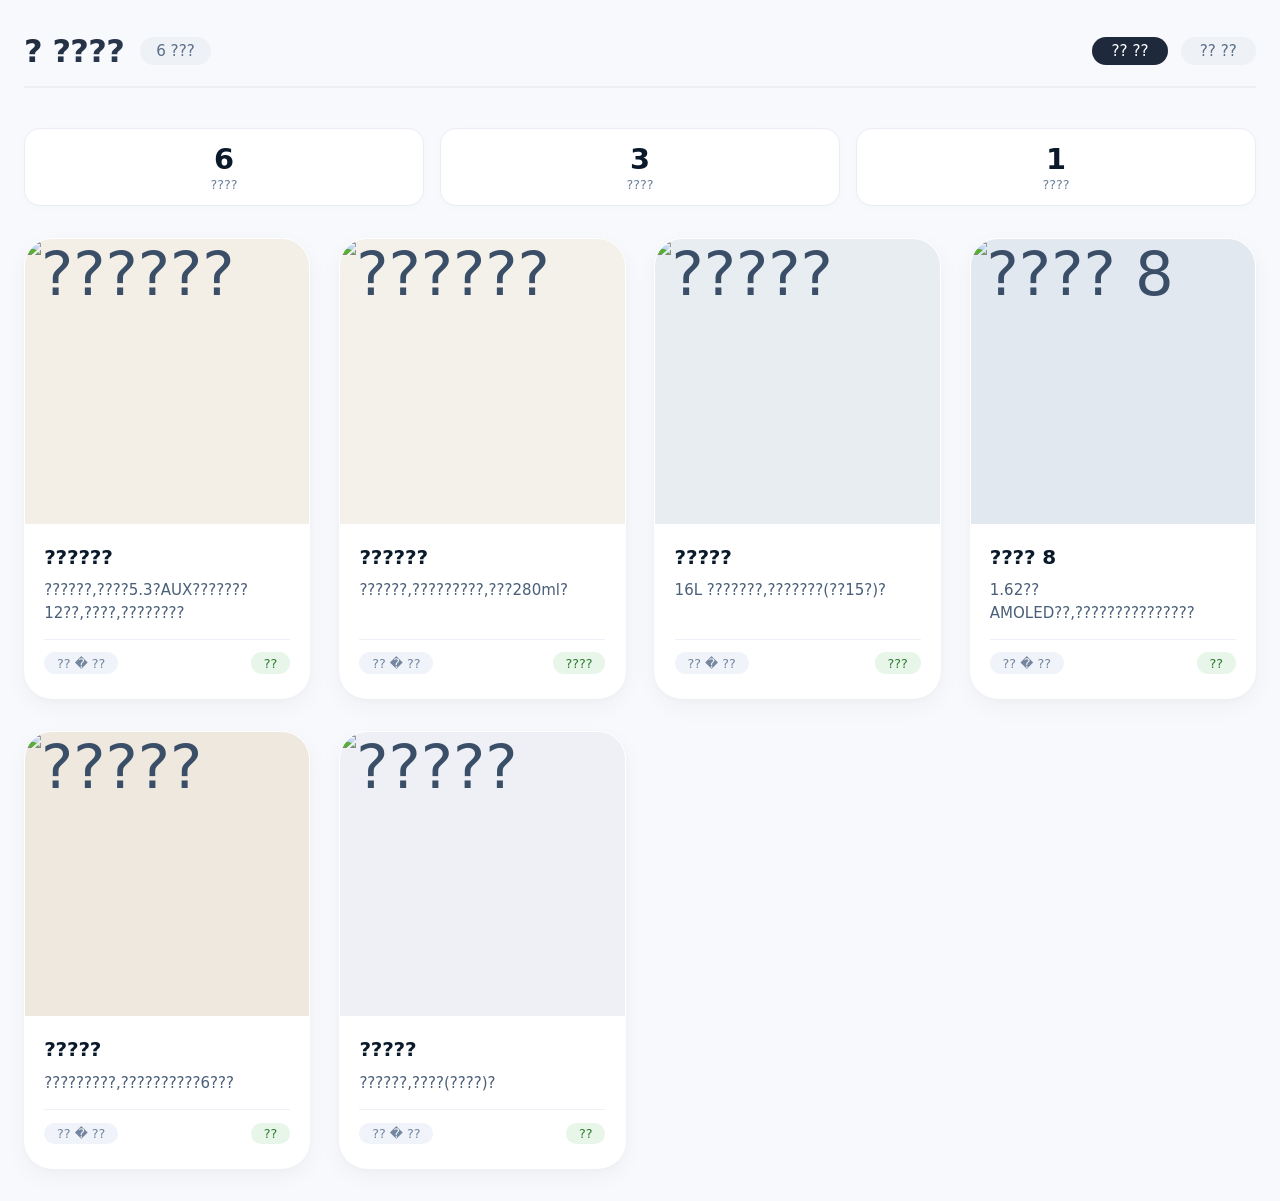
==== index.html @ ef4587fe "Add files via upload" ====
<!DOCTYPE html>
<html lang="zh-CN">
<head>
    <meta charset="UTF-8">
    <meta name="viewport" content="width=device-width, initial-scale=1.0, maximum-scale=1.5, user-scalable=yes">
    <title>????</title>
    <style>
        * {
            margin: 0;
            padding: 0;
            box-sizing: border-box;
            font-family: system-ui, -apple-system, 'Segoe UI', Roboto, 'Helvetica Neue', sans-serif;
        }

        body {
            background: #f7f9fc;
            min-height: 100vh;
            display: flex;
            justify-content: center;
            padding: 2rem 1.5rem;
        }

        .app {
            max-width: 1300px;
            width: 100%;
        }

        .header {
            margin-bottom: 2.5rem;
            display: flex;
            justify-content: space-between;
            align-items: center;
            flex-wrap: wrap;
            gap: 0.75rem 1rem;
            border-bottom: 2px solid rgba(0, 0, 0, 0.04);
            padding-bottom: 1rem;
        }

        .header-left {
            display: flex;
            align-items: center;
            gap: 1rem;
        }

        .header h1 {
            font-size: 2rem;
            font-weight: 600;
            letter-spacing: -0.02em;
            background: linear-gradient(145deg, #1e293b, #2d3b52);
            -webkit-background-clip: text;
            -webkit-text-fill-color: transparent;
            background-clip: text;
        }

        .header .sub {
            color: #5b6f87;
            font-size: 0.95rem;
            background: #eef2f6;
            padding: 0.3rem 1rem;
            border-radius: 40px;
            font-weight: 450;
        }

        .header-actions {
            display: flex;
            gap: 0.8rem;
            align-items: center;
        }

        .header-actions a {
            color: #5b6f87;
            font-size: 0.95rem;
            background: #eef2f6;
            padding: 0.3rem 1.2rem;
            border-radius: 40px;
            text-decoration: none;
            transition: background 0.2s;
            font-weight: 500;
        }

        .header-actions a:hover {
            background: #e2eaf3;
        }

        .header-actions .back-btn {
            background: #1e293b;
            color: white;
        }

        .header-actions .back-btn:hover {
            background: #2d3b52;
        }

        .stats-bar {
            display: grid;
            grid-template-columns: repeat(auto-fit, minmax(120px, 1fr));
            gap: 1rem;
            margin-bottom: 2rem;
        }

        .stat-item {
            background: white;
            padding: 0.8rem 1.2rem;
            border-radius: 16px;
            box-shadow: 0 2px 8px rgba(0,0,0,0.02);
            border: 1px solid #e9edf3;
            text-align: center;
        }

        .stat-item .number {
            font-size: 1.8rem;
            font-weight: 650;
            color: #0b1a2b;
        }

        .stat-item .label {
            font-size: 0.8rem;
            color: #6a7f99;
            margin-top: 0.1rem;
        }

        .grid {
            display: grid;
            grid-template-columns: repeat(auto-fill, minmax(260px, 1fr));
            gap: 2rem 1.8rem;
        }

        .card {
            background: #ffffff;
            border-radius: 28px;
            box-shadow: 0 8px 24px rgba(0, 0, 0, 0.04), 0 2px 6px rgba(0, 20, 40, 0.02);
            overflow: hidden;
            transition: transform 0.25s ease, box-shadow 0.35s ease;
            cursor: pointer;
            display: flex;
            flex-direction: column;
            border: 1px solid rgba(255, 255, 255, 0.5);
        }

        .card:hover {
            transform: translateY(-8px);
            box-shadow: 0 20px 40px rgba(0, 10, 30, 0.12), 0 6px 14px rgba(0, 0, 0, 0.03);
            border-color: #d0dbe8;
        }

        .card:active {
            transform: scale(0.97);
            transition-duration: 0.08s;
        }

        .card-image {
            width: 100%;
            aspect-ratio: 1 / 1;
            background: #e9edf3;
            display: flex;
            align-items: center;
            justify-content: center;
            font-size: 3.8rem;
            color: #3a4e68;
            transition: background 0.2s;
            overflow: hidden;
            user-select: none;
        }

        .card-image img {
            width: 100%;
            height: 100%;
            object-fit: cover;
        }

        .card-image .emoji-big {
            font-size: 4.2rem;
            line-height: 1;
            filter: drop-shadow(0 4px 6px rgba(0,0,0,0.05));
        }

        .card-content {
            padding: 1.25rem 1.2rem 1.5rem;
            flex: 1;
            display: flex;
            flex-direction: column;
        }

        .card-title {
            font-size: 1.25rem;
            font-weight: 600;
            color: #0b1a2b;
            letter-spacing: -0.01em;
            margin-bottom: 0.4rem;
            line-height: 1.3;
        }

        .card-desc {
            font-size: 0.94rem;
            color: #4a5f79;
            line-height: 1.5;
            margin-top: 0.2rem;
            display: -webkit-box;
            -webkit-line-clamp: 2;
            -webkit-box-orient: vertical;
            overflow: hidden;
            flex: 1;
        }

        .card-footer {
            margin-top: 0.9rem;
            display: flex;
            justify-content: space-between;
            align-items: center;
            font-size: 0.8rem;
            color: #74869e;
            border-top: 1px solid #eef2f8;
            padding-top: 0.8rem;
        }

        .card-footer span {
            background: #f0f4fa;
            padding: 0.2rem 0.8rem;
            border-radius: 40px;
            font-weight: 450;
        }

        .card-footer .status-tag {
            background: #e8f5e9;
            color: #2e7d32;
        }

        .empty-state {
            text-align: center;
            padding: 4rem 2rem;
            color: #74869e;
            grid-column: 1 / -1;
        }

        .empty-state .icon {
            font-size: 4rem;
            margin-bottom: 1rem;
        }

        .empty-state h3 {
            font-size: 1.3rem;
            color: #1a2b3e;
            margin-bottom: 0.5rem;
        }

        .empty-state p {
            font-size: 0.95rem;
        }

        .modal-overlay {
            position: fixed;
            inset: 0;
            background: rgba(10, 18, 30, 0.5);
            backdrop-filter: blur(6px);
            -webkit-backdrop-filter: blur(6px);
            display: flex;
            align-items: center;
            justify-content: center;
            z-index: 1000;
            padding: 1.5rem;
            opacity: 0;
            visibility: hidden;
            transition: opacity 0.25s ease, visibility 0.25s;
        }

        .modal-overlay.active {
            opacity: 1;
            visibility: visible;
        }

        .modal {
            background: #ffffff;
            max-width: 540px;
            width: 100%;
            border-radius: 40px;
            padding: 2rem 2rem 2.2rem;
            box-shadow: 0 40px 70px rgba(0, 10, 30, 0.4);
            transform: scale(0.94) translateY(10px);
            transition: transform 0.3s cubic-bezier(0.18, 0.89, 0.32, 1.28), opacity 0.25s;
            opacity: 0;
            max-height: 90vh;
            overflow-y: auto;
            position: relative;
        }

        .modal-overlay.active .modal {
            transform: scale(1) translateY(0);
            opacity: 1;
        }

        .modal-close {
            position: absolute;
            right: 1.2rem;
            top: 1.2rem;
            background: #f1f5f9;
            border: none;
            width: 38px;
            height: 38px;
            border-radius: 40px;
            font-size: 1.4rem;
            line-height: 1;
            cursor: pointer;
            color: #2f4057;
            transition: background 0.2s, transform 0.15s;
            display: flex;
            align-items: center;
            justify-content: center;
        }

        .modal-close:hover {
            background: #e2eaf3;
            transform: rotate(90deg);
        }

        .modal-image {
            display: flex;
            justify-content: center;
            align-items: center;
            font-size: 5.5rem;
            background: #ecf1f7;
            width: 120px;
            height: 120px;
            border-radius: 60px;
            margin: 0.2rem auto 1.2rem;
            box-shadow: 0 8px 18px rgba(0,0,0,0.03);
            overflow: hidden;
        }

        .modal-image img {
            width: 100%;
            height: 100%;
            object-fit: cover;
            border-radius: 60px;
        }

        .modal-title {
            font-size: 2rem;
            font-weight: 650;
            color: #0a1a2b;
            text-align: center;
            letter-spacing: -0.02em;
            margin-bottom: 0.5rem;
        }

        .modal-sub {
            text-align: center;
            color: #5a718b;
            font-size: 0.95rem;
            margin-bottom: 1.5rem;
            border-bottom: 1px solid #edf2f8;
            padding-bottom: 1.2rem;
        }

        .modal-detail {
            display: flex;
            flex-direction: column;
            gap: 1rem;
        }

        .detail-row {
            display: flex;
            flex-wrap: wrap;
            align-items: baseline;
            background: #f8fafd;
            padding: 0.7rem 1.2rem;
            border-radius: 20px;
        }

        .detail-label {
            font-weight: 550;
            color: #2d4057;
            min-width: 70px;
            font-size: 0.9rem;
        }

        .detail-value {
            color: #1a2b3e;
            word-break: break-word;
        }

        .modal-description {
            background: #f8fafd;
            border-radius: 20px;
            padding: 1rem 1.2rem;
            line-height: 1.6;
            color: #1f3349;
            margin-top: 0.2rem;
        }

        .modal-description strong {
            color: #0d1f31;
        }

        .modal-footer-tag {
            margin-top: 1.8rem;
            text-align: right;
            font-size: 0.8rem;
            color: #879bb3;
        }

        @media (max-width: 480px) {
            .header h1 { font-size: 1.7rem; }
            .card-content { padding: 1rem 1rem 1.2rem; }
            .modal { padding: 1.5rem; }
            .header-actions a { font-size: 0.85rem; padding: 0.2rem 0.8rem; }
        }
    </style>
</head>
<body>
<div class="app">
    <header class="header">
        <div class="header-left">
            <h1>? ????</h1>
            <span class="sub" id="itemCount">???...</span>
        </div>
        <div class="header-actions">
            <a href="admin.html" class="back-btn">?? ??</a>
            <a href="ommi.html" id="backToNav">?? ??</a>
        </div>
    </header>

    <div class="stats-bar">
        <div class="stat-item">
            <div class="number" id="totalCount">0</div>
            <div class="label">????</div>
        </div>
        <div class="stat-item">
            <div class="number" id="statusCount">0</div>
            <div class="label">????</div>
        </div>
        <div class="stat-item">
            <div class="number" id="categoryCount">0</div>
            <div class="label">????</div>
        </div>
    </div>

    <div class="grid" id="itemGrid"></div>
</div>

<div class="modal-overlay" id="modalOverlay">
    <div class="modal" role="dialog" aria-modal="true">
        <button class="modal-close" id="modalCloseBtn" aria-label="????">?</button>
        <div class="modal-image" id="modalImage">??</div>
        <h2 class="modal-title" id="modalTitle">????</h2>
        <div class="modal-sub" id="modalSub">?? � ??</div>
        <div class="modal-detail">
            <div class="detail-row">
                <span class="detail-label">?? ??</span>
                <span class="detail-value" id="modalStatus">??</span>
            </div>
            <div class="detail-row">
                <span class="detail-label">??? ??</span>
                <span class="detail-value" id="modalTags">??</span>
            </div>
            <div class="modal-description" id="modalDescription">
                <strong>?? ????</strong><br>
                ???????????
            </div>
        </div>
        <div class="modal-footer-tag">?? ????? ? ??</div>
    </div>
</div>

<script>
    (function() {
        const STORAGE_KEY = 'itemDisplayData';

        const defaultItems = [
            { id: 1, name: '??????', image: 'data:image/svg+xml,%3Csvg xmlns="http://www.w3.org/2000/svg" width="200" height="200" viewBox="0 0 200 200"%3E%3Crect width="200" height="200" fill="%23f3efe6"/%3E%3Ctext x="50%25" y="55%25" font-size="80" text-anchor="middle" dy=".3em"%3E??%3C/text%3E%3C/svg%3E', category: '?? � ??', status: '??', tags: '??, ??', description: '??????,????5.3?AUX???????12??,????,????????', bgColor: '#f3efe6' },
            { id: 2, name: '??????', image: 'data:image/svg+xml,%3Csvg xmlns="http://www.w3.org/2000/svg" width="200" height="200" viewBox="0 0 200 200"%3E%3Crect width="200" height="200" fill="%23f4f0ea"/%3E%3Ctext x="50%25" y="55%25" font-size="80" text-anchor="middle" dy=".3em"%3E??%3C/text%3E%3C/svg%3E', category: '?? � ??', status: '????', tags: '???, ??', description: '??????,?????????,???280ml?', bgColor: '#f4f0ea' },
            { id: 3, name: '?????', image: 'data:image/svg+xml,%3Csvg xmlns="http://www.w3.org/2000/svg" width="200" height="200" viewBox="0 0 200 200"%3E%3Crect width="200" height="200" fill="%23e8edf2"/%3E%3Ctext x="50%25" y="55%25" font-size="80" text-anchor="middle" dy=".3em"%3E??%3C/text%3E%3C/svg%3E', category: '?? � ??', status: '???', tags: '??, ???', description: '16L ???????,???????(??15?)?', bgColor: '#e8edf2' },
            { id: 4, name: '???? 8', image: 'data:image/svg+xml,%3Csvg xmlns="http://www.w3.org/2000/svg" width="200" height="200" viewBox="0 0 200 200"%3E%3Crect width="200" height="200" fill="%23e2e8f0"/%3E%3Ctext x="50%25" y="55%25" font-size="80" text-anchor="middle" dy=".3em"%3E?%3C/text%3E%3C/svg%3E', category: '?? � ??', status: '??', tags: '??, ??', description: '1.62??AMOLED??,???????????????', bgColor: '#e2e8f0' },
            { id: 5, name: '?????', image: 'data:image/svg+xml,%3Csvg xmlns="http://www.w3.org/2000/svg" width="200" height="200" viewBox="0 0 200 200"%3E%3Crect width="200" height="200" fill="%23efe8df"/%3E%3Ctext x="50%25" y="55%25" font-size="80" text-anchor="middle" dy=".3em"%3E??%3C/text%3E%3C/svg%3E', category: '?? � ??', status: '??', tags: '????, ??', description: '?????????,??????????6???', bgColor: '#efe8df' },
            { id: 6, name: '?????', image: 'data:image/svg+xml,%3Csvg xmlns="http://www.w3.org/2000/svg" width="200" height="200" viewBox="0 0 200 200"%3E%3Crect width="200" height="200" fill="%23eef0f5"/%3E%3Ctext x="50%25" y="55%25" font-size="80" text-anchor="middle" dy=".3em"%3E??%3C/text%3E%3C/svg%3E', category: '?? � ??', status: '??', tags: '???, ??', description: '??????,????(????)?', bgColor: '#eef0f5' }
        ];

        function loadItems() {
            const stored = localStorage.getItem(STORAGE_KEY);
            if (stored) {
                try {
                    const parsed = JSON.parse(stored);
                    if (Array.isArray(parsed) && parsed.length) {
                        return parsed;
                    }
                } catch (e) {
                    console.error('??????:', e);
                }
            }
            localStorage.setItem(STORAGE_KEY, JSON.stringify(defaultItems));
            return defaultItems;
        }

        let items = loadItems();

        const grid = document.getElementById('itemGrid');
        const overlay = document.getElementById('modalOverlay');
        const closeBtn = document.getElementById('modalCloseBtn');
        const totalCount = document.getElementById('totalCount');
        const statusCount = document.getElementById('statusCount');
        const categoryCount = document.getElementById('categoryCount');
        const itemCount = document.getElementById('itemCount');

        const modalImage = document.getElementById('modalImage');
        const modalTitle = document.getElementById('modalTitle');
        const modalSub = document.getElementById('modalSub');
        const modalStatus = document.getElementById('modalStatus');
        const modalTags = document.getElementById('modalTags');
        const modalDescription = document.getElementById('modalDescription');

        function renderCards() {
            if (!items || items.length === 0) {
                grid.innerHTML = `
                    <div class="empty-state">
                        <div class="icon">??</div>
                        <h3>?????</h3>
                        <p>???????????????????!</p>
                    </div>
                `;
                updateStats();
                return;
            }

            grid.innerHTML = '';
            items.forEach(item => {
                const card = document.createElement('div');
                card.className = 'card';
                card.dataset.id = item.id;

                const imageDiv = document.createElement('div');
                imageDiv.className = 'card-image';
                imageDiv.style.backgroundColor = item.bgColor || '#eef2f6';
                
                if (item.image && item.image.startsWith('data:image')) {
                    imageDiv.innerHTML = `<img src="${item.image}" alt="${item.name}" loading="lazy">`;
                } else {
                    imageDiv.innerHTML = `<span class="emoji-big">${item.emoji || '??'}</span>`;
                }

                const content = document.createElement('div');
                content.className = 'card-content';

                const title = document.createElement('div');
                title.className = 'card-title';
                title.textContent = item.name;

                const desc = document.createElement('div');
                desc.className = 'card-desc';
                desc.textContent = item.description && item.description.length > 45 
                    ? item.description.slice(0, 48) + '�' 
                    : (item.description || '????');

                const footer = document.createElement('div');
                footer.className = 'card-footer';
                footer.innerHTML = `
                    <span>${item.category || '???'}</span>
                    <span class="status-tag">${item.status || '??'}</span>
                `;

                content.appendChild(title);
                content.appendChild(desc);
                content.appendChild(footer);
                card.appendChild(imageDiv);
                card.appendChild(content);

                card.addEventListener('click', () => {
                    openModal(item.id);
                });

                grid.appendChild(card);
            });

            updateStats();
        }

        function updateStats() {
            const total = items.length;
            totalCount.textContent = total;
            itemCount.textContent = `${total} ???`;

            if (total === 0) {
                statusCount.textContent = '0';
                categoryCount.textContent = '0';
                return;
            }

            const statuses = new Set(items.map(i => i.status).filter(Boolean));
            statusCount.textContent = statuses.size;

            const categories = new Set(items.map(i => i.category).filter(Boolean));
            categoryCount.textContent = categories.size;
        }

        function openModal(itemId) {
            const item = items.find(i => i.id === itemId);
            if (!item) return;

            if (item.image && item.image.startsWith('data:image')) {
                modalImage.innerHTML = `<img src="${item.image}" alt="${item.name}">`;
            } else {
                modalImage.textContent = item.emoji || '??';
            }
            modalImage.style.backgroundColor = item.bgColor || '#ecf1f7';
            
            modalTitle.textContent = item.name;
            modalSub.textContent = `${item.category || '???'}  �  ?? #${String(item.id).padStart(3, '0')}`;
            modalStatus.textContent = item.status || '??';
            modalTags.textContent = item.tags || '?';
            modalDescription.innerHTML = `<strong>?? ????</strong><br>${item.description || '??????'}`;

            overlay.classList.add('active');
            document.body.style.overflow = 'hidden';
        }

        function closeModal() {
            overlay.classList.remove('active');
            document.body.style.overflow = '';
        }

        closeBtn.addEventListener('click', closeModal);

        overlay.addEventListener('click', (e) => {
            if (e.target === overlay) {
                closeModal();
            }
        });

        document.addEventListener('keydown', (e) => {
            if (e.key === 'Escape' && overlay.classList.contains('active')) {
                closeModal();
            }
        });

        window.addEventListener('storage', (e) => {
            if (e.key === STORAGE_KEY) {
                console.log('?? ???????,????...');
                items = loadItems();
                renderCards();
            }
        });

        document.getElementById('backToNav').addEventListener('click', (e) => {
            e.preventDefault();
            if (document.referrer && document.referrer.includes('ommi.html')) {
                history.back();
            } else {
                window.location.href = 'ommi.html';
            }
        });

        renderCards();
        console.log('? ?????????');
        console.log(`?? ???? ${items.length} ???`);
    })();
</script>
</body>
</html>
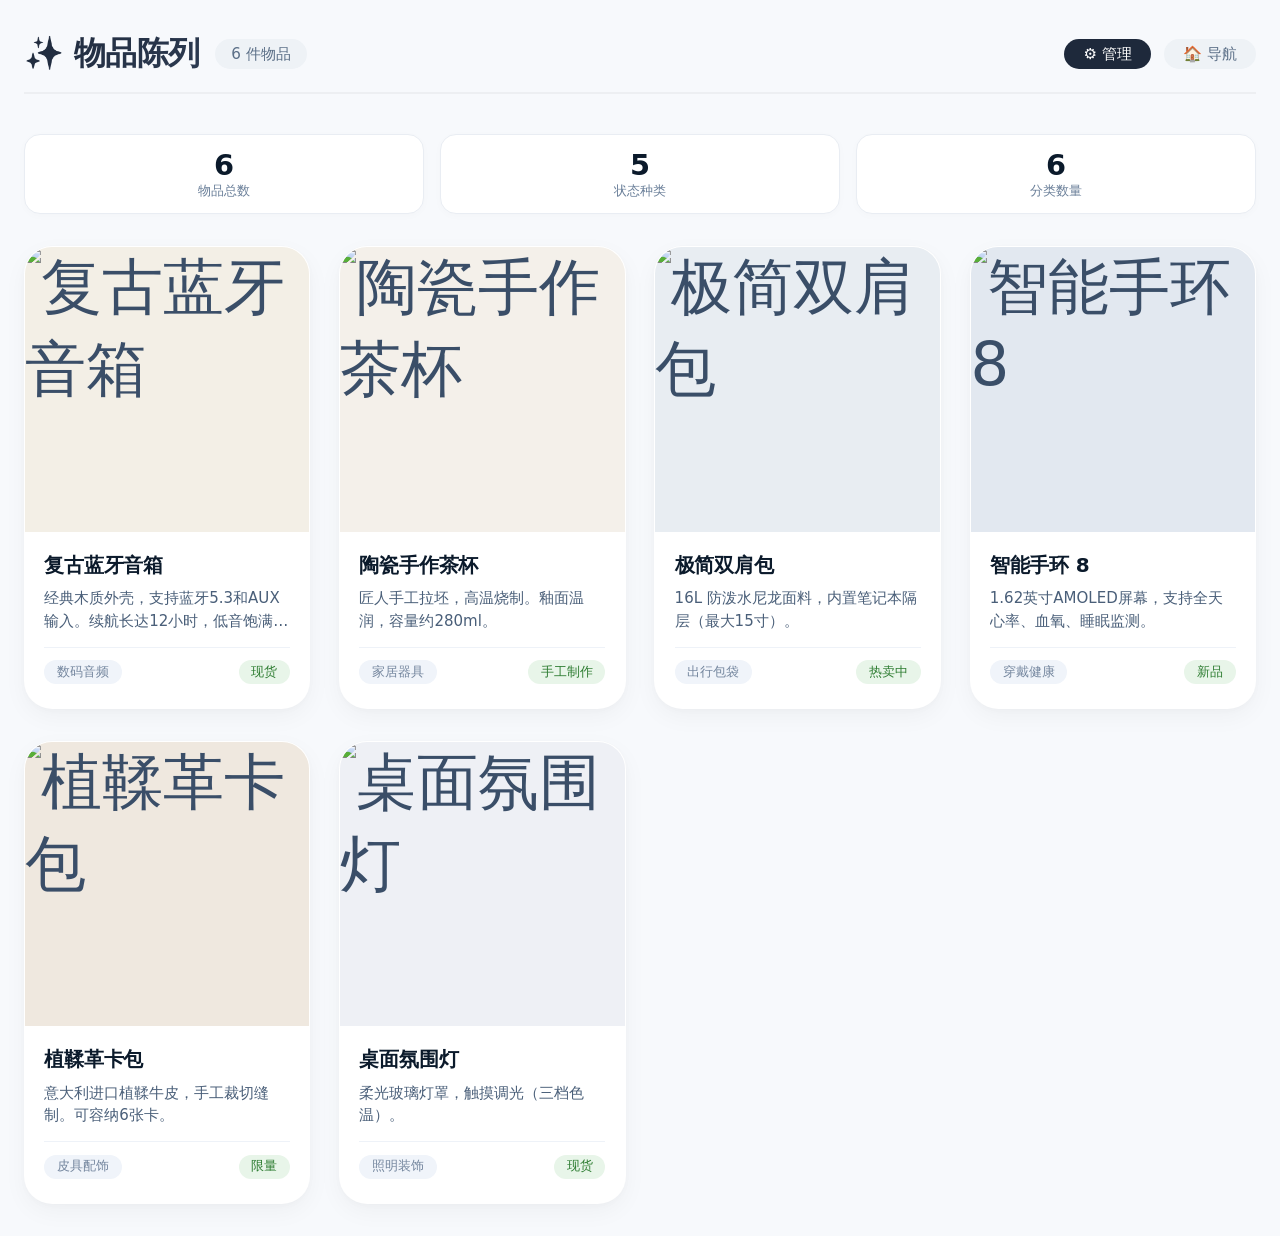
==== commit 5f27d7c3: "Update Chinese text and emojis in index.html" ====
--- a/index.html
+++ b/index.html
@@ -3,7 +3,7 @@
 <head>
     <meta charset="UTF-8">
     <meta name="viewport" content="width=device-width, initial-scale=1.0, maximum-scale=1.5, user-scalable=yes">
-    <title>????</title>
+    <title>物品展示</title>
     <style>
         * {
             margin: 0;
@@ -410,27 +410,27 @@
 <div class="app">
     <header class="header">
         <div class="header-left">
-            <h1>? ????</h1>
-            <span class="sub" id="itemCount">???...</span>
+            <h1>✨ 物品陈列</h1>
+            <span class="sub" id="itemCount">加载中...</span>
         </div>
         <div class="header-actions">
-            <a href="admin.html" class="back-btn">?? ??</a>
-            <a href="ommi.html" id="backToNav">?? ??</a>
+            <a href="admin.html" class="back-btn">⚙️ 管理</a>
+            <a href="ommi.html" id="backToNav">🏠 导航</a>
         </div>
     </header>
 
     <div class="stats-bar">
         <div class="stat-item">
             <div class="number" id="totalCount">0</div>
-            <div class="label">????</div>
+            <div class="label">物品总数</div>
         </div>
         <div class="stat-item">
             <div class="number" id="statusCount">0</div>
-            <div class="label">????</div>
+            <div class="label">状态种类</div>
         </div>
         <div class="stat-item">
             <div class="number" id="categoryCount">0</div>
-            <div class="label">????</div>
+            <div class="label">分类数量</div>
         </div>
     </div>
 
@@ -439,25 +439,25 @@
 
 <div class="modal-overlay" id="modalOverlay">
     <div class="modal" role="dialog" aria-modal="true">
-        <button class="modal-close" id="modalCloseBtn" aria-label="????">?</button>
-        <div class="modal-image" id="modalImage">??</div>
-        <h2 class="modal-title" id="modalTitle">????</h2>
-        <div class="modal-sub" id="modalSub">?? � ??</div>
+        <button class="modal-close" id="modalCloseBtn" aria-label="关闭详情">✕</button>
+        <div class="modal-image" id="modalImage">📦</div>
+        <h2 class="modal-title" id="modalTitle">物品名称</h2>
+        <div class="modal-sub" id="modalSub">分类 · 编号</div>
         <div class="modal-detail">
             <div class="detail-row">
-                <span class="detail-label">?? ??</span>
-                <span class="detail-value" id="modalStatus">??</span>
+                <span class="detail-label">📌 状态</span>
+                <span class="detail-value" id="modalStatus">可用</span>
             </div>
             <div class="detail-row">
-                <span class="detail-label">??? ??</span>
-                <span class="detail-value" id="modalTags">??</span>
+                <span class="detail-label">🏷️ 标签</span>
+                <span class="detail-value" id="modalTags">日常</span>
             </div>
             <div class="modal-description" id="modalDescription">
-                <strong>?? ????</strong><br>
-                ???????????
+                <strong>📝 详细介绍</strong><br>
+                这里是物品的详细描述。
             </div>
         </div>
-        <div class="modal-footer-tag">?? ????? ? ??</div>
+        <div class="modal-footer-tag">🪄 点击外部或 ✕ 关闭</div>
     </div>
 </div>
 
@@ -466,12 +466,12 @@
         const STORAGE_KEY = 'itemDisplayData';
 
         const defaultItems = [
-            { id: 1, name: '??????', image: 'data:image/svg+xml,%3Csvg xmlns="http://www.w3.org/2000/svg" width="200" height="200" viewBox="0 0 200 200"%3E%3Crect width="200" height="200" fill="%23f3efe6"/%3E%3Ctext x="50%25" y="55%25" font-size="80" text-anchor="middle" dy=".3em"%3E??%3C/text%3E%3C/svg%3E', category: '?? � ??', status: '??', tags: '??, ??', description: '??????,????5.3?AUX???????12??,????,????????', bgColor: '#f3efe6' },
-            { id: 2, name: '??????', image: 'data:image/svg+xml,%3Csvg xmlns="http://www.w3.org/2000/svg" width="200" height="200" viewBox="0 0 200 200"%3E%3Crect width="200" height="200" fill="%23f4f0ea"/%3E%3Ctext x="50%25" y="55%25" font-size="80" text-anchor="middle" dy=".3em"%3E??%3C/text%3E%3C/svg%3E', category: '?? � ??', status: '????', tags: '???, ??', description: '??????,?????????,???280ml?', bgColor: '#f4f0ea' },
-            { id: 3, name: '?????', image: 'data:image/svg+xml,%3Csvg xmlns="http://www.w3.org/2000/svg" width="200" height="200" viewBox="0 0 200 200"%3E%3Crect width="200" height="200" fill="%23e8edf2"/%3E%3Ctext x="50%25" y="55%25" font-size="80" text-anchor="middle" dy=".3em"%3E??%3C/text%3E%3C/svg%3E', category: '?? � ??', status: '???', tags: '??, ???', description: '16L ???????,???????(??15?)?', bgColor: '#e8edf2' },
-            { id: 4, name: '???? 8', image: 'data:image/svg+xml,%3Csvg xmlns="http://www.w3.org/2000/svg" width="200" height="200" viewBox="0 0 200 200"%3E%3Crect width="200" height="200" fill="%23e2e8f0"/%3E%3Ctext x="50%25" y="55%25" font-size="80" text-anchor="middle" dy=".3em"%3E?%3C/text%3E%3C/svg%3E', category: '?? � ??', status: '??', tags: '??, ??', description: '1.62??AMOLED??,???????????????', bgColor: '#e2e8f0' },
-            { id: 5, name: '?????', image: 'data:image/svg+xml,%3Csvg xmlns="http://www.w3.org/2000/svg" width="200" height="200" viewBox="0 0 200 200"%3E%3Crect width="200" height="200" fill="%23efe8df"/%3E%3Ctext x="50%25" y="55%25" font-size="80" text-anchor="middle" dy=".3em"%3E??%3C/text%3E%3C/svg%3E', category: '?? � ??', status: '??', tags: '????, ??', description: '?????????,??????????6???', bgColor: '#efe8df' },
-            { id: 6, name: '?????', image: 'data:image/svg+xml,%3Csvg xmlns="http://www.w3.org/2000/svg" width="200" height="200" viewBox="0 0 200 200"%3E%3Crect width="200" height="200" fill="%23eef0f5"/%3E%3Ctext x="50%25" y="55%25" font-size="80" text-anchor="middle" dy=".3em"%3E??%3C/text%3E%3C/svg%3E', category: '?? � ??', status: '??', tags: '???, ??', description: '??????,????(????)?', bgColor: '#eef0f5' }
+            { id: 1, name: '复古蓝牙音箱', image: 'data:image/svg+xml,%3Csvg xmlns="http://www.w3.org/2000/svg" width="200" height="200" viewBox="0 0 200 200"%3E%3Crect width="200" height="200" fill="%23f3efe6"/%3E%3Ctext x="50%25" y="55%25" font-size="80" text-anchor="middle" dy=".3em"%3E📻%3C/text%3E%3C/svg%3E', category: '数码音频', status: '现货', tags: '无线, 便携', description: '经典木质外壳，支持蓝牙5.3和AUX输入。续航长达12小时，低音饱满，适合室内外聚会。', bgColor: '#f3efe6' },
+            { id: 2, name: '陶瓷手作茶杯', image: 'data:image/svg+xml,%3Csvg xmlns="http://www.w3.org/2000/svg" width="200" height="200" viewBox="0 0 200 200"%3E%3Crect width="200" height="200" fill="%23f4f0ea"/%3E%3Ctext x="50%25" y="55%25" font-size="80" text-anchor="middle" dy=".3em"%3E🍵%3C/text%3E%3C/svg%3E', category: '家居器具', status: '手工制作', tags: '釉下彩, 轻量', description: '匠人手工拉坯，高温烧制。釉面温润，容量约280ml。', bgColor: '#f4f0ea' },
+            { id: 3, name: '极简双肩包', image: 'data:image/svg+xml,%3Csvg xmlns="http://www.w3.org/2000/svg" width="200" height="200" viewBox="0 0 200 200"%3E%3Crect width="200" height="200" fill="%23e8edf2"/%3E%3Ctext x="50%25" y="55%25" font-size="80" text-anchor="middle" dy=".3em"%3E🎒%3C/text%3E%3C/svg%3E', category: '出行包袋', status: '热卖中', tags: '防水, 大容量', description: '16L 防泼水尼龙面料，内置笔记本隔层（最大15寸）。', bgColor: '#e8edf2' },
+            { id: 4, name: '智能手环 8', image: 'data:image/svg+xml,%3Csvg xmlns="http://www.w3.org/2000/svg" width="200" height="200" viewBox="0 0 200 200"%3E%3Crect width="200" height="200" fill="%23e2e8f0"/%3E%3Ctext x="50%25" y="55%25" font-size="80" text-anchor="middle" dy=".3em"%3E⌚%3C/text%3E%3C/svg%3E', category: '穿戴健康', status: '新品', tags: '心率, 血氧', description: '1.62英寸AMOLED屏幕，支持全天心率、血氧、睡眠监测。', bgColor: '#e2e8f0' },
+            { id: 5, name: '植鞣革卡包', image: 'data:image/svg+xml,%3Csvg xmlns="http://www.w3.org/2000/svg" width="200" height="200" viewBox="0 0 200 200"%3E%3Crect width="200" height="200" fill="%23efe8df"/%3E%3Ctext x="50%25" y="55%25" font-size="80" text-anchor="middle" dy=".3em"%3E👛%3C/text%3E%3C/svg%3E', category: '皮具配饰', status: '限量', tags: '手工缝制, 原色', description: '意大利进口植鞣牛皮，手工裁切缝制。可容纳6张卡。', bgColor: '#efe8df' },
+            { id: 6, name: '桌面氛围灯', image: 'data:image/svg+xml,%3Csvg xmlns="http://www.w3.org/2000/svg" width="200" height="200" viewBox="0 0 200 200"%3E%3Crect width="200" height="200" fill="%23eef0f5"/%3E%3Ctext x="50%25" y="55%25" font-size="80" text-anchor="middle" dy=".3em"%3E💡%3C/text%3E%3C/svg%3E', category: '照明装饰', status: '现货', tags: '三色温, 触摸', description: '柔光玻璃灯罩，触摸调光（三档色温）。', bgColor: '#eef0f5' }
         ];
 
         function loadItems() {
@@ -483,7 +483,7 @@
                         return parsed;
                     }
                 } catch (e) {
-                    console.error('??????:', e);
+                    console.error('解析数据失败:', e);
                 }
             }
             localStorage.setItem(STORAGE_KEY, JSON.stringify(defaultItems));
@@ -511,9 +511,9 @@
             if (!items || items.length === 0) {
                 grid.innerHTML = `
                     <div class="empty-state">
-                        <div class="icon">??</div>
-                        <h3>?????</h3>
-                        <p>???????????????????!</p>
+                        <div class="icon">📭</div>
+                        <h3>还没有物品</h3>
+                        <p>点击右上角「管理」按钮添加第一个物品吧！</p>
                     </div>
                 `;
                 updateStats();
@@ -533,7 +533,7 @@
                 if (item.image && item.image.startsWith('data:image')) {
                     imageDiv.innerHTML = `<img src="${item.image}" alt="${item.name}" loading="lazy">`;
                 } else {
-                    imageDiv.innerHTML = `<span class="emoji-big">${item.emoji || '??'}</span>`;
+                    imageDiv.innerHTML = `<span class="emoji-big">${item.emoji || '📦'}</span>`;
                 }
 
                 const content = document.createElement('div');
@@ -546,14 +546,14 @@
                 const desc = document.createElement('div');
                 desc.className = 'card-desc';
                 desc.textContent = item.description && item.description.length > 45 
-                    ? item.description.slice(0, 48) + '�' 
-                    : (item.description || '????');
+                    ? item.description.slice(0, 48) + '…' 
+                    : (item.description || '暂无描述');
 
                 const footer = document.createElement('div');
                 footer.className = 'card-footer';
                 footer.innerHTML = `
-                    <span>${item.category || '???'}</span>
-                    <span class="status-tag">${item.status || '??'}</span>
+                    <span>${item.category || '未分类'}</span>
+                    <span class="status-tag">${item.status || '未知'}</span>
                 `;
 
                 content.appendChild(title);
@@ -575,7 +575,7 @@
         function updateStats() {
             const total = items.length;
             totalCount.textContent = total;
-            itemCount.textContent = `${total} ???`;
+            itemCount.textContent = total + ' 件物品';
 
             if (total === 0) {
                 statusCount.textContent = '0';
@@ -597,15 +597,15 @@
             if (item.image && item.image.startsWith('data:image')) {
                 modalImage.innerHTML = `<img src="${item.image}" alt="${item.name}">`;
             } else {
-                modalImage.textContent = item.emoji || '??';
+                modalImage.textContent = item.emoji || '📦';
             }
             modalImage.style.backgroundColor = item.bgColor || '#ecf1f7';
             
             modalTitle.textContent = item.name;
-            modalSub.textContent = `${item.category || '???'}  �  ?? #${String(item.id).padStart(3, '0')}`;
-            modalStatus.textContent = item.status || '??';
-            modalTags.textContent = item.tags || '?';
-            modalDescription.innerHTML = `<strong>?? ????</strong><br>${item.description || '??????'}`;
+            modalSub.textContent = (item.category || '未分类') + '  ·  编号 #' + String(item.id).padStart(3, '0');
+            modalStatus.textContent = item.status || '未知';
+            modalTags.textContent = item.tags || '无';
+            modalDescription.innerHTML = '<strong>📝 详细介绍</strong><br>' + (item.description || '暂无详细描述');
 
             overlay.classList.add('active');
             document.body.style.overflow = 'hidden';
@@ -618,27 +618,27 @@
 
         closeBtn.addEventListener('click', closeModal);
 
-        overlay.addEventListener('click', (e) => {
+        overlay.addEventListener('click', function(e) {
             if (e.target === overlay) {
                 closeModal();
             }
         });
 
-        document.addEventListener('keydown', (e) => {
+        document.addEventListener('keydown', function(e) {
             if (e.key === 'Escape' && overlay.classList.contains('active')) {
                 closeModal();
             }
         });
 
-        window.addEventListener('storage', (e) => {
+        window.addEventListener('storage', function(e) {
             if (e.key === STORAGE_KEY) {
-                console.log('?? ???????,????...');
+                console.log('检测到数据变化，重新加载...');
                 items = loadItems();
                 renderCards();
             }
         });
 
-        document.getElementById('backToNav').addEventListener('click', (e) => {
+        document.getElementById('backToNav').addEventListener('click', function(e) {
             e.preventDefault();
             if (document.referrer && document.referrer.includes('ommi.html')) {
                 history.back();
@@ -648,9 +648,9 @@
         });
 
         renderCards();
-        console.log('? ?????????');
-        console.log(`?? ???? ${items.length} ???`);
+        console.log('物品展示页面已启动');
+        console.log('当前共有 ' + items.length + ' 个物品');
     })();
 </script>
 </body>
-</html>+</html>
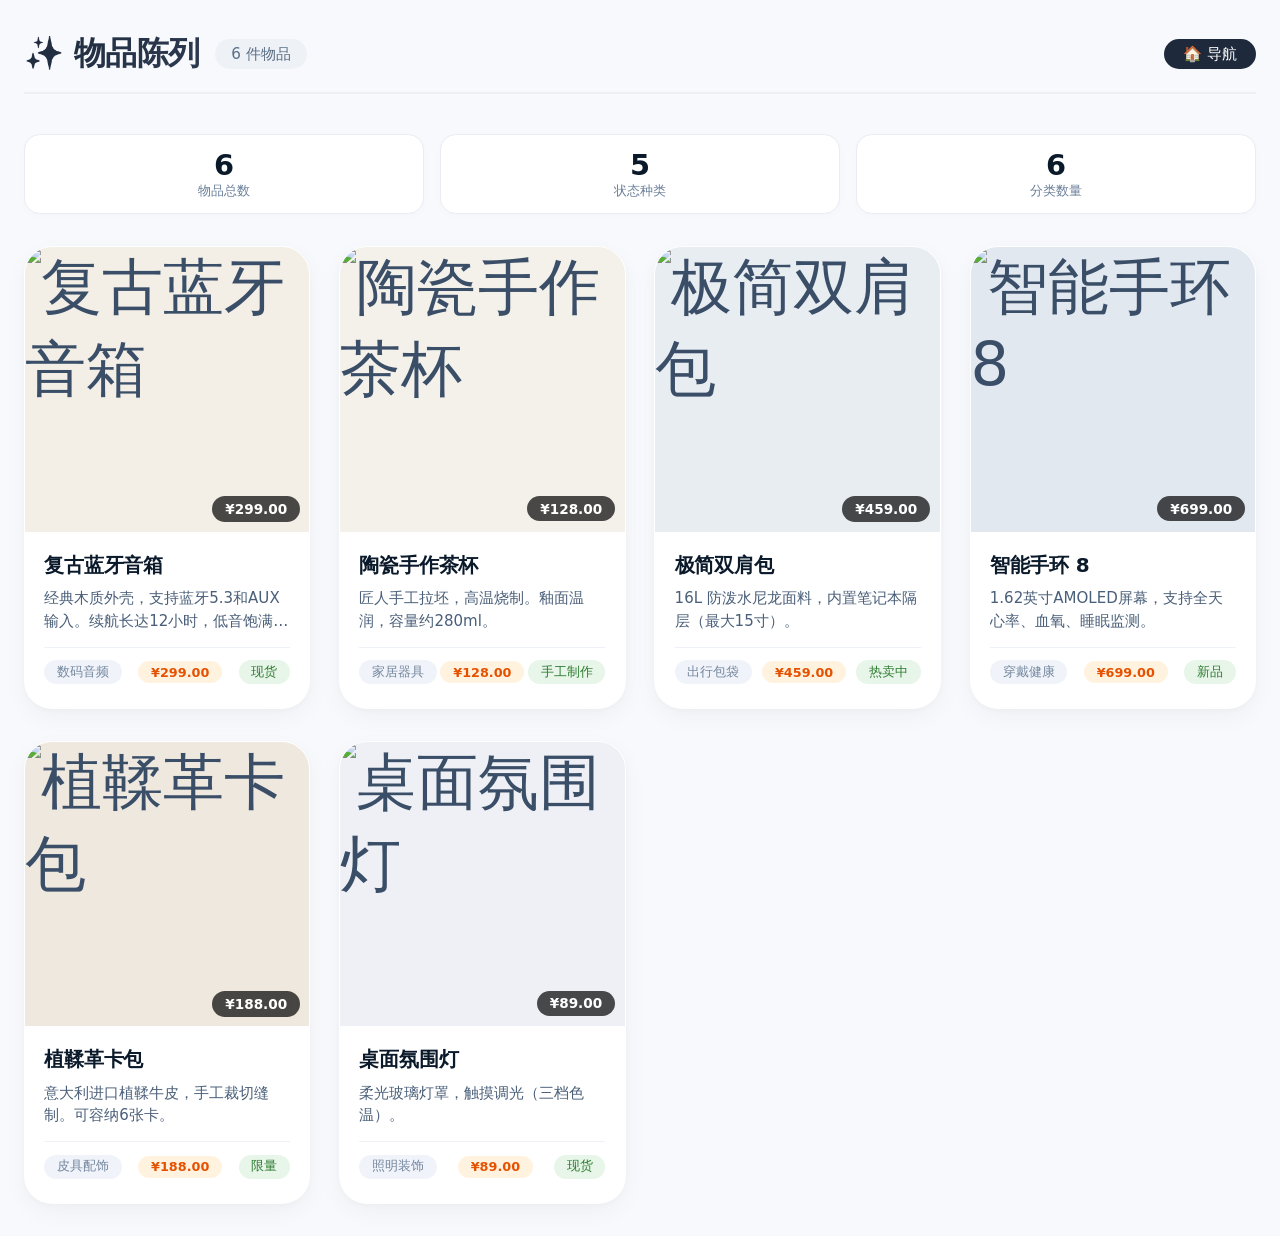
==== commit e423b99e: "Update index.html" ====
--- a/index.html
+++ b/index.html
@@ -160,6 +160,7 @@
             transition: background 0.2s;
             overflow: hidden;
             user-select: none;
+            position: relative;
         }
 
         .card-image img {
@@ -172,6 +173,19 @@
             font-size: 4.2rem;
             line-height: 1;
             filter: drop-shadow(0 4px 6px rgba(0,0,0,0.05));
+        }
+
+        .card-image .price-badge {
+            position: absolute;
+            bottom: 10px;
+            right: 10px;
+            background: rgba(0, 0, 0, 0.7);
+            color: #fff;
+            padding: 0.3rem 0.8rem;
+            border-radius: 20px;
+            font-size: 0.85rem;
+            font-weight: 600;
+            backdrop-filter: blur(4px);
         }
 
         .card-content {
@@ -223,6 +237,12 @@
         .card-footer .status-tag {
             background: #e8f5e9;
             color: #2e7d32;
+        }
+
+        .card-footer .price-tag {
+            background: #fff3e0;
+            color: #e65100;
+            font-weight: 600;
         }
 
         .empty-state {
@@ -324,6 +344,7 @@
             margin: 0.2rem auto 1.2rem;
             box-shadow: 0 8px 18px rgba(0,0,0,0.03);
             overflow: hidden;
+            position: relative;
         }
 
         .modal-image img {
@@ -331,6 +352,19 @@
             height: 100%;
             object-fit: cover;
             border-radius: 60px;
+        }
+
+        .modal-image .modal-price-badge {
+            position: absolute;
+            bottom: -5px;
+            right: -5px;
+            background: #e65100;
+            color: #fff;
+            padding: 0.3rem 1rem;
+            border-radius: 20px;
+            font-size: 0.9rem;
+            font-weight: 700;
+            box-shadow: 0 2px 8px rgba(230, 81, 0, 0.3);
         }
 
         .modal-title {
@@ -376,6 +410,12 @@
         .detail-value {
             color: #1a2b3e;
             word-break: break-word;
+        }
+
+        .detail-value.price-value {
+            color: #e65100;
+            font-weight: 700;
+            font-size: 1.1rem;
         }
 
         .modal-description {
@@ -414,8 +454,7 @@
             <span class="sub" id="itemCount">加载中...</span>
         </div>
         <div class="header-actions">
-            <a href="admin.html" class="back-btn">⚙️ 管理</a>
-            <a href="ommi.html" id="backToNav">🏠 导航</a>
+            <a href="ommi.html" class="back-btn">🏠 导航</a>
         </div>
     </header>
 
@@ -440,10 +479,17 @@
 <div class="modal-overlay" id="modalOverlay">
     <div class="modal" role="dialog" aria-modal="true">
         <button class="modal-close" id="modalCloseBtn" aria-label="关闭详情">✕</button>
-        <div class="modal-image" id="modalImage">📦</div>
+        <div class="modal-image" id="modalImage">
+            📦
+            <span class="modal-price-badge" id="modalPriceBadge">¥0</span>
+        </div>
         <h2 class="modal-title" id="modalTitle">物品名称</h2>
         <div class="modal-sub" id="modalSub">分类 · 编号</div>
         <div class="modal-detail">
+            <div class="detail-row">
+                <span class="detail-label">💰 价格</span>
+                <span class="detail-value price-value" id="modalPrice">¥0.00</span>
+            </div>
             <div class="detail-row">
                 <span class="detail-label">📌 状态</span>
                 <span class="detail-value" id="modalStatus">可用</span>
@@ -463,22 +509,22 @@
 
 <script>
     (function() {
-        const STORAGE_KEY = 'itemDisplayData';
-
-        const defaultItems = [
-            { id: 1, name: '复古蓝牙音箱', image: 'data:image/svg+xml,%3Csvg xmlns="http://www.w3.org/2000/svg" width="200" height="200" viewBox="0 0 200 200"%3E%3Crect width="200" height="200" fill="%23f3efe6"/%3E%3Ctext x="50%25" y="55%25" font-size="80" text-anchor="middle" dy=".3em"%3E📻%3C/text%3E%3C/svg%3E', category: '数码音频', status: '现货', tags: '无线, 便携', description: '经典木质外壳，支持蓝牙5.3和AUX输入。续航长达12小时，低音饱满，适合室内外聚会。', bgColor: '#f3efe6' },
-            { id: 2, name: '陶瓷手作茶杯', image: 'data:image/svg+xml,%3Csvg xmlns="http://www.w3.org/2000/svg" width="200" height="200" viewBox="0 0 200 200"%3E%3Crect width="200" height="200" fill="%23f4f0ea"/%3E%3Ctext x="50%25" y="55%25" font-size="80" text-anchor="middle" dy=".3em"%3E🍵%3C/text%3E%3C/svg%3E', category: '家居器具', status: '手工制作', tags: '釉下彩, 轻量', description: '匠人手工拉坯，高温烧制。釉面温润，容量约280ml。', bgColor: '#f4f0ea' },
-            { id: 3, name: '极简双肩包', image: 'data:image/svg+xml,%3Csvg xmlns="http://www.w3.org/2000/svg" width="200" height="200" viewBox="0 0 200 200"%3E%3Crect width="200" height="200" fill="%23e8edf2"/%3E%3Ctext x="50%25" y="55%25" font-size="80" text-anchor="middle" dy=".3em"%3E🎒%3C/text%3E%3C/svg%3E', category: '出行包袋', status: '热卖中', tags: '防水, 大容量', description: '16L 防泼水尼龙面料，内置笔记本隔层（最大15寸）。', bgColor: '#e8edf2' },
-            { id: 4, name: '智能手环 8', image: 'data:image/svg+xml,%3Csvg xmlns="http://www.w3.org/2000/svg" width="200" height="200" viewBox="0 0 200 200"%3E%3Crect width="200" height="200" fill="%23e2e8f0"/%3E%3Ctext x="50%25" y="55%25" font-size="80" text-anchor="middle" dy=".3em"%3E⌚%3C/text%3E%3C/svg%3E', category: '穿戴健康', status: '新品', tags: '心率, 血氧', description: '1.62英寸AMOLED屏幕，支持全天心率、血氧、睡眠监测。', bgColor: '#e2e8f0' },
-            { id: 5, name: '植鞣革卡包', image: 'data:image/svg+xml,%3Csvg xmlns="http://www.w3.org/2000/svg" width="200" height="200" viewBox="0 0 200 200"%3E%3Crect width="200" height="200" fill="%23efe8df"/%3E%3Ctext x="50%25" y="55%25" font-size="80" text-anchor="middle" dy=".3em"%3E👛%3C/text%3E%3C/svg%3E', category: '皮具配饰', status: '限量', tags: '手工缝制, 原色', description: '意大利进口植鞣牛皮，手工裁切缝制。可容纳6张卡。', bgColor: '#efe8df' },
-            { id: 6, name: '桌面氛围灯', image: 'data:image/svg+xml,%3Csvg xmlns="http://www.w3.org/2000/svg" width="200" height="200" viewBox="0 0 200 200"%3E%3Crect width="200" height="200" fill="%23eef0f5"/%3E%3Ctext x="50%25" y="55%25" font-size="80" text-anchor="middle" dy=".3em"%3E💡%3C/text%3E%3C/svg%3E', category: '照明装饰', status: '现货', tags: '三色温, 触摸', description: '柔光玻璃灯罩，触摸调光（三档色温）。', bgColor: '#eef0f5' }
+        var STORAGE_KEY = 'itemDisplayData';
+
+        var defaultItems = [
+            { id: 1, name: '复古蓝牙音箱', price: 299.00, image: 'data:image/svg+xml,%3Csvg xmlns="http://www.w3.org/2000/svg" width="200" height="200" viewBox="0 0 200 200"%3E%3Crect width="200" height="200" fill="%23f3efe6"/%3E%3Ctext x="50%25" y="55%25" font-size="80" text-anchor="middle" dy=".3em"%3E📻%3C/text%3E%3C/svg%3E', category: '数码音频', status: '现货', tags: '无线, 便携', description: '经典木质外壳，支持蓝牙5.3和AUX输入。续航长达12小时，低音饱满，适合室内外聚会。', bgColor: '#f3efe6' },
+            { id: 2, name: '陶瓷手作茶杯', price: 128.00, image: 'data:image/svg+xml,%3Csvg xmlns="http://www.w3.org/2000/svg" width="200" height="200" viewBox="0 0 200 200"%3E%3Crect width="200" height="200" fill="%23f4f0ea"/%3E%3Ctext x="50%25" y="55%25" font-size="80" text-anchor="middle" dy=".3em"%3E🍵%3C/text%3E%3C/svg%3E', category: '家居器具', status: '手工制作', tags: '釉下彩, 轻量', description: '匠人手工拉坯，高温烧制。釉面温润，容量约280ml。', bgColor: '#f4f0ea' },
+            { id: 3, name: '极简双肩包', price: 459.00, image: 'data:image/svg+xml,%3Csvg xmlns="http://www.w3.org/2000/svg" width="200" height="200" viewBox="0 0 200 200"%3E%3Crect width="200" height="200" fill="%23e8edf2"/%3E%3Ctext x="50%25" y="55%25" font-size="80" text-anchor="middle" dy=".3em"%3E🎒%3C/text%3E%3C/svg%3E', category: '出行包袋', status: '热卖中', tags: '防水, 大容量', description: '16L 防泼水尼龙面料，内置笔记本隔层（最大15寸）。', bgColor: '#e8edf2' },
+            { id: 4, name: '智能手环 8', price: 699.00, image: 'data:image/svg+xml,%3Csvg xmlns="http://www.w3.org/2000/svg" width="200" height="200" viewBox="0 0 200 200"%3E%3Crect width="200" height="200" fill="%23e2e8f0"/%3E%3Ctext x="50%25" y="55%25" font-size="80" text-anchor="middle" dy=".3em"%3E⌚%3C/text%3E%3C/svg%3E', category: '穿戴健康', status: '新品', tags: '心率, 血氧', description: '1.62英寸AMOLED屏幕，支持全天心率、血氧、睡眠监测。', bgColor: '#e2e8f0' },
+            { id: 5, name: '植鞣革卡包', price: 188.00, image: 'data:image/svg+xml,%3Csvg xmlns="http://www.w3.org/2000/svg" width="200" height="200" viewBox="0 0 200 200"%3E%3Crect width="200" height="200" fill="%23efe8df"/%3E%3Ctext x="50%25" y="55%25" font-size="80" text-anchor="middle" dy=".3em"%3E👛%3C/text%3E%3C/svg%3E', category: '皮具配饰', status: '限量', tags: '手工缝制, 原色', description: '意大利进口植鞣牛皮，手工裁切缝制。可容纳6张卡。', bgColor: '#efe8df' },
+            { id: 6, name: '桌面氛围灯', price: 89.00, image: 'data:image/svg+xml,%3Csvg xmlns="http://www.w3.org/2000/svg" width="200" height="200" viewBox="0 0 200 200"%3E%3Crect width="200" height="200" fill="%23eef0f5"/%3E%3Ctext x="50%25" y="55%25" font-size="80" text-anchor="middle" dy=".3em"%3E💡%3C/text%3E%3C/svg%3E', category: '照明装饰', status: '现货', tags: '三色温, 触摸', description: '柔光玻璃灯罩，触摸调光（三档色温）。', bgColor: '#eef0f5' }
         ];
 
         function loadItems() {
-            const stored = localStorage.getItem(STORAGE_KEY);
+            var stored = localStorage.getItem(STORAGE_KEY);
             if (stored) {
                 try {
-                    const parsed = JSON.parse(stored);
+                    var parsed = JSON.parse(stored);
                     if (Array.isArray(parsed) && parsed.length) {
                         return parsed;
                     }
@@ -490,71 +536,77 @@
             return defaultItems;
         }
 
-        let items = loadItems();
-
-        const grid = document.getElementById('itemGrid');
-        const overlay = document.getElementById('modalOverlay');
-        const closeBtn = document.getElementById('modalCloseBtn');
-        const totalCount = document.getElementById('totalCount');
-        const statusCount = document.getElementById('statusCount');
-        const categoryCount = document.getElementById('categoryCount');
-        const itemCount = document.getElementById('itemCount');
-
-        const modalImage = document.getElementById('modalImage');
-        const modalTitle = document.getElementById('modalTitle');
-        const modalSub = document.getElementById('modalSub');
-        const modalStatus = document.getElementById('modalStatus');
-        const modalTags = document.getElementById('modalTags');
-        const modalDescription = document.getElementById('modalDescription');
+        var items = loadItems();
+
+        var grid = document.getElementById('itemGrid');
+        var overlay = document.getElementById('modalOverlay');
+        var closeBtn = document.getElementById('modalCloseBtn');
+        var totalCount = document.getElementById('totalCount');
+        var statusCount = document.getElementById('statusCount');
+        var categoryCount = document.getElementById('categoryCount');
+        var itemCount = document.getElementById('itemCount');
+
+        var modalImage = document.getElementById('modalImage');
+        var modalTitle = document.getElementById('modalTitle');
+        var modalSub = document.getElementById('modalSub');
+        var modalStatus = document.getElementById('modalStatus');
+        var modalTags = document.getElementById('modalTags');
+        var modalPrice = document.getElementById('modalPrice');
+        var modalPriceBadge = document.getElementById('modalPriceBadge');
+        var modalDescription = document.getElementById('modalDescription');
+
+        function formatPrice(price) {
+            return '¥' + Number(price).toFixed(2);
+        }
 
         function renderCards() {
             if (!items || items.length === 0) {
-                grid.innerHTML = `
-                    <div class="empty-state">
-                        <div class="icon">📭</div>
-                        <h3>还没有物品</h3>
-                        <p>点击右上角「管理」按钮添加第一个物品吧！</p>
-                    </div>
-                `;
+                grid.innerHTML = '\n                    <div class="empty-state">\n                        <div class="icon">📭</div>\n                        <h3>还没有物品</h3>\n                        <p>去后台管理添加第一个物品吧！</p>\n                    </div>\n                ';
                 updateStats();
                 return;
             }
 
             grid.innerHTML = '';
-            items.forEach(item => {
-                const card = document.createElement('div');
+            items.forEach(function(item) {
+                var card = document.createElement('div');
                 card.className = 'card';
                 card.dataset.id = item.id;
 
-                const imageDiv = document.createElement('div');
+                var imageDiv = document.createElement('div');
                 imageDiv.className = 'card-image';
                 imageDiv.style.backgroundColor = item.bgColor || '#eef2f6';
-                
+
                 if (item.image && item.image.startsWith('data:image')) {
-                    imageDiv.innerHTML = `<img src="${item.image}" alt="${item.name}" loading="lazy">`;
+                    imageDiv.innerHTML = '<img src="' + item.image + '" alt="' + item.name + '" loading="lazy">';
                 } else {
-                    imageDiv.innerHTML = `<span class="emoji-big">${item.emoji || '📦'}</span>`;
+                    imageDiv.innerHTML = '<span class="emoji-big">' + (item.emoji || '📦') + '</span>';
                 }
 
-                const content = document.createElement('div');
+                // 添加价格标签
+                if (item.price) {
+                    var priceBadge = document.createElement('span');
+                    priceBadge.className = 'price-badge';
+                    priceBadge.textContent = formatPrice(item.price);
+                    imageDiv.appendChild(priceBadge);
+                }
+
+                var content = document.createElement('div');
                 content.className = 'card-content';
 
-                const title = document.createElement('div');
+                var title = document.createElement('div');
                 title.className = 'card-title';
                 title.textContent = item.name;
 
-                const desc = document.createElement('div');
+                var desc = document.createElement('div');
                 desc.className = 'card-desc';
-                desc.textContent = item.description && item.description.length > 45 
-                    ? item.description.slice(0, 48) + '…' 
+                desc.textContent = item.description && item.description.length > 45
+                    ? item.description.slice(0, 48) + '…'
                     : (item.description || '暂无描述');
 
-                const footer = document.createElement('div');
+                var footer = document.createElement('div');
                 footer.className = 'card-footer';
-                footer.innerHTML = `
-                    <span>${item.category || '未分类'}</span>
-                    <span class="status-tag">${item.status || '未知'}</span>
-                `;
+                var priceHtml = item.price ? '<span class="price-tag">' + formatPrice(item.price) + '</span>' : '';
+                footer.innerHTML = '\n                    <span>' + (item.category || '未分类') + '</span>\n                    ' + priceHtml + '\n                    <span class="status-tag">' + (item.status || '未知') + '</span>\n                ';
 
                 content.appendChild(title);
                 content.appendChild(desc);
@@ -562,7 +614,7 @@
                 card.appendChild(imageDiv);
                 card.appendChild(content);
 
-                card.addEventListener('click', () => {
+                card.addEventListener('click', function() {
                     openModal(item.id);
                 });
 
@@ -573,7 +625,7 @@
         }
 
         function updateStats() {
-            const total = items.length;
+            var total = items.length;
             totalCount.textContent = total;
             itemCount.textContent = total + ' 件物品';
 
@@ -583,26 +635,30 @@
                 return;
             }
 
-            const statuses = new Set(items.map(i => i.status).filter(Boolean));
+            var statuses = new Set();
+            var categories = new Set();
+            items.forEach(function(item) {
+                if (item.status) statuses.add(item.status);
+                if (item.category) categories.add(item.category);
+            });
             statusCount.textContent = statuses.size;
-
-            const categories = new Set(items.map(i => i.category).filter(Boolean));
             categoryCount.textContent = categories.size;
         }
 
         function openModal(itemId) {
-            const item = items.find(i => i.id === itemId);
+            var item = items.find(function(i) { return i.id === itemId; });
             if (!item) return;
 
             if (item.image && item.image.startsWith('data:image')) {
-                modalImage.innerHTML = `<img src="${item.image}" alt="${item.name}">`;
+                modalImage.innerHTML = '<img src="' + item.image + '" alt="' + item.name + '"><span class="modal-price-badge" id="modalPriceBadge">' + formatPrice(item.price || 0) + '</span>';
             } else {
-                modalImage.textContent = item.emoji || '📦';
+                modalImage.innerHTML = (item.emoji || '📦') + '<span class="modal-price-badge" id="modalPriceBadge">' + formatPrice(item.price || 0) + '</span>';
             }
             modalImage.style.backgroundColor = item.bgColor || '#ecf1f7';
-            
+
             modalTitle.textContent = item.name;
             modalSub.textContent = (item.category || '未分类') + '  ·  编号 #' + String(item.id).padStart(3, '0');
+            modalPrice.textContent = formatPrice(item.price || 0);
             modalStatus.textContent = item.status || '未知';
             modalTags.textContent = item.tags || '无';
             modalDescription.innerHTML = '<strong>📝 详细介绍</strong><br>' + (item.description || '暂无详细描述');
@@ -638,15 +694,6 @@
             }
         });
 
-        document.getElementById('backToNav').addEventListener('click', function(e) {
-            e.preventDefault();
-            if (document.referrer && document.referrer.includes('ommi.html')) {
-                history.back();
-            } else {
-                window.location.href = 'ommi.html';
-            }
-        });
-
         renderCards();
         console.log('物品展示页面已启动');
         console.log('当前共有 ' + items.length + ' 个物品');
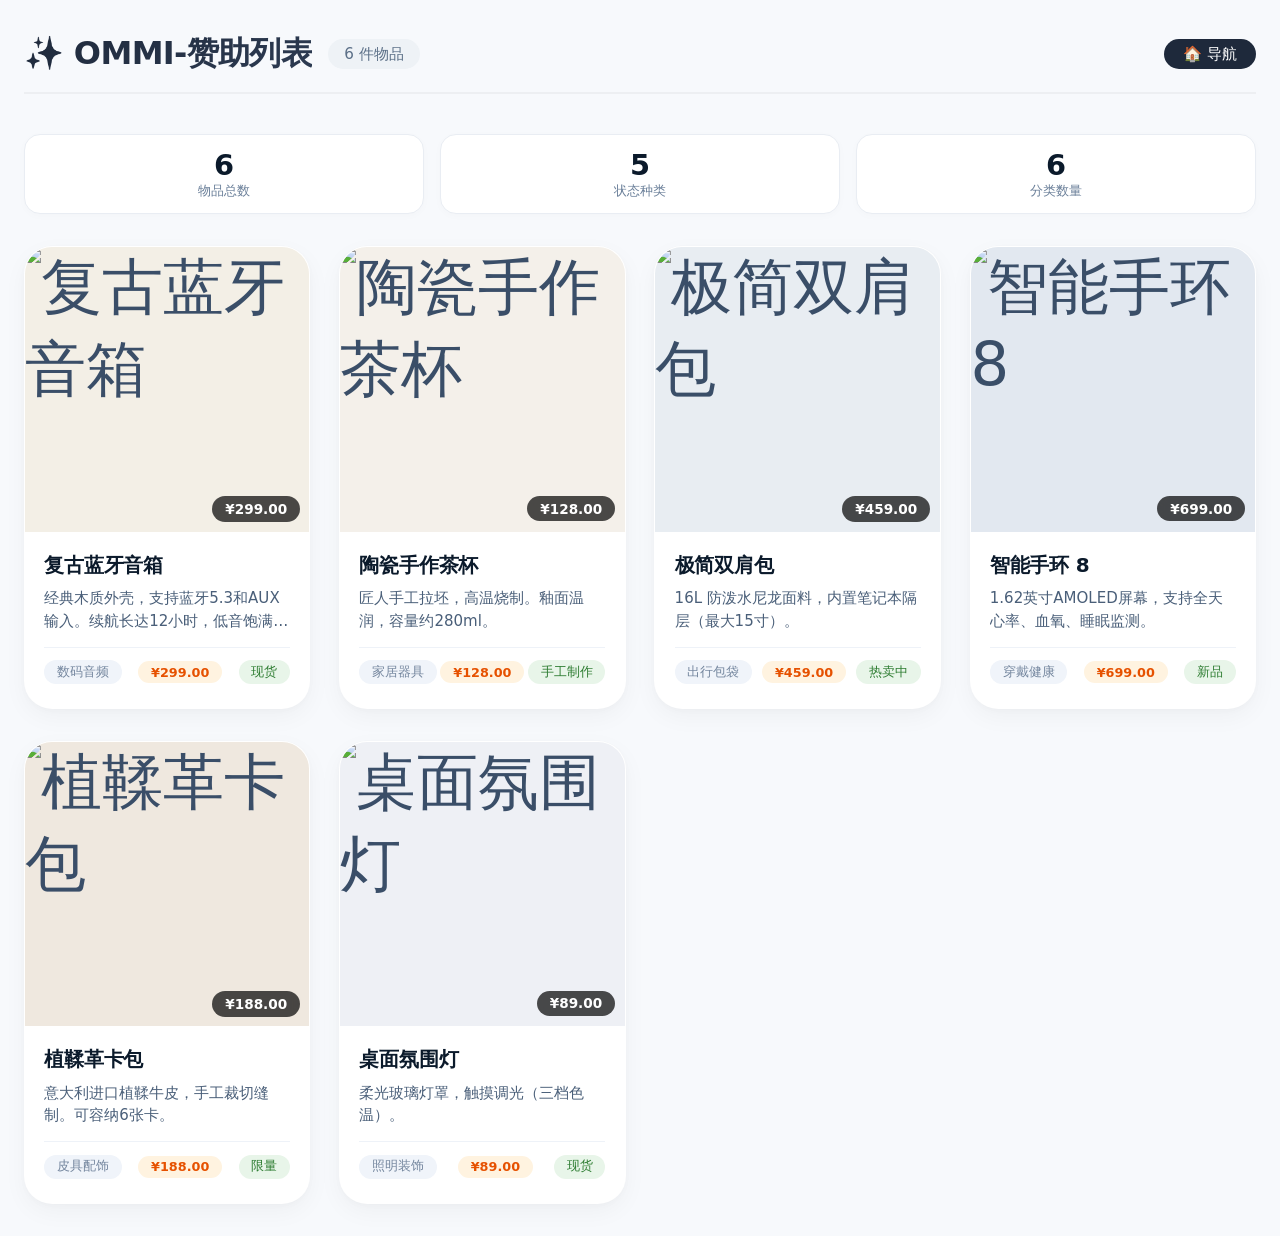
==== commit beb99744: "Update index.html" ====
--- a/index.html
+++ b/index.html
@@ -450,7 +450,7 @@
 <div class="app">
     <header class="header">
         <div class="header-left">
-            <h1>✨ 物品陈列</h1>
+            <h1>✨ OMMI-赞助列表</h1>
             <span class="sub" id="itemCount">加载中...</span>
         </div>
         <div class="header-actions">
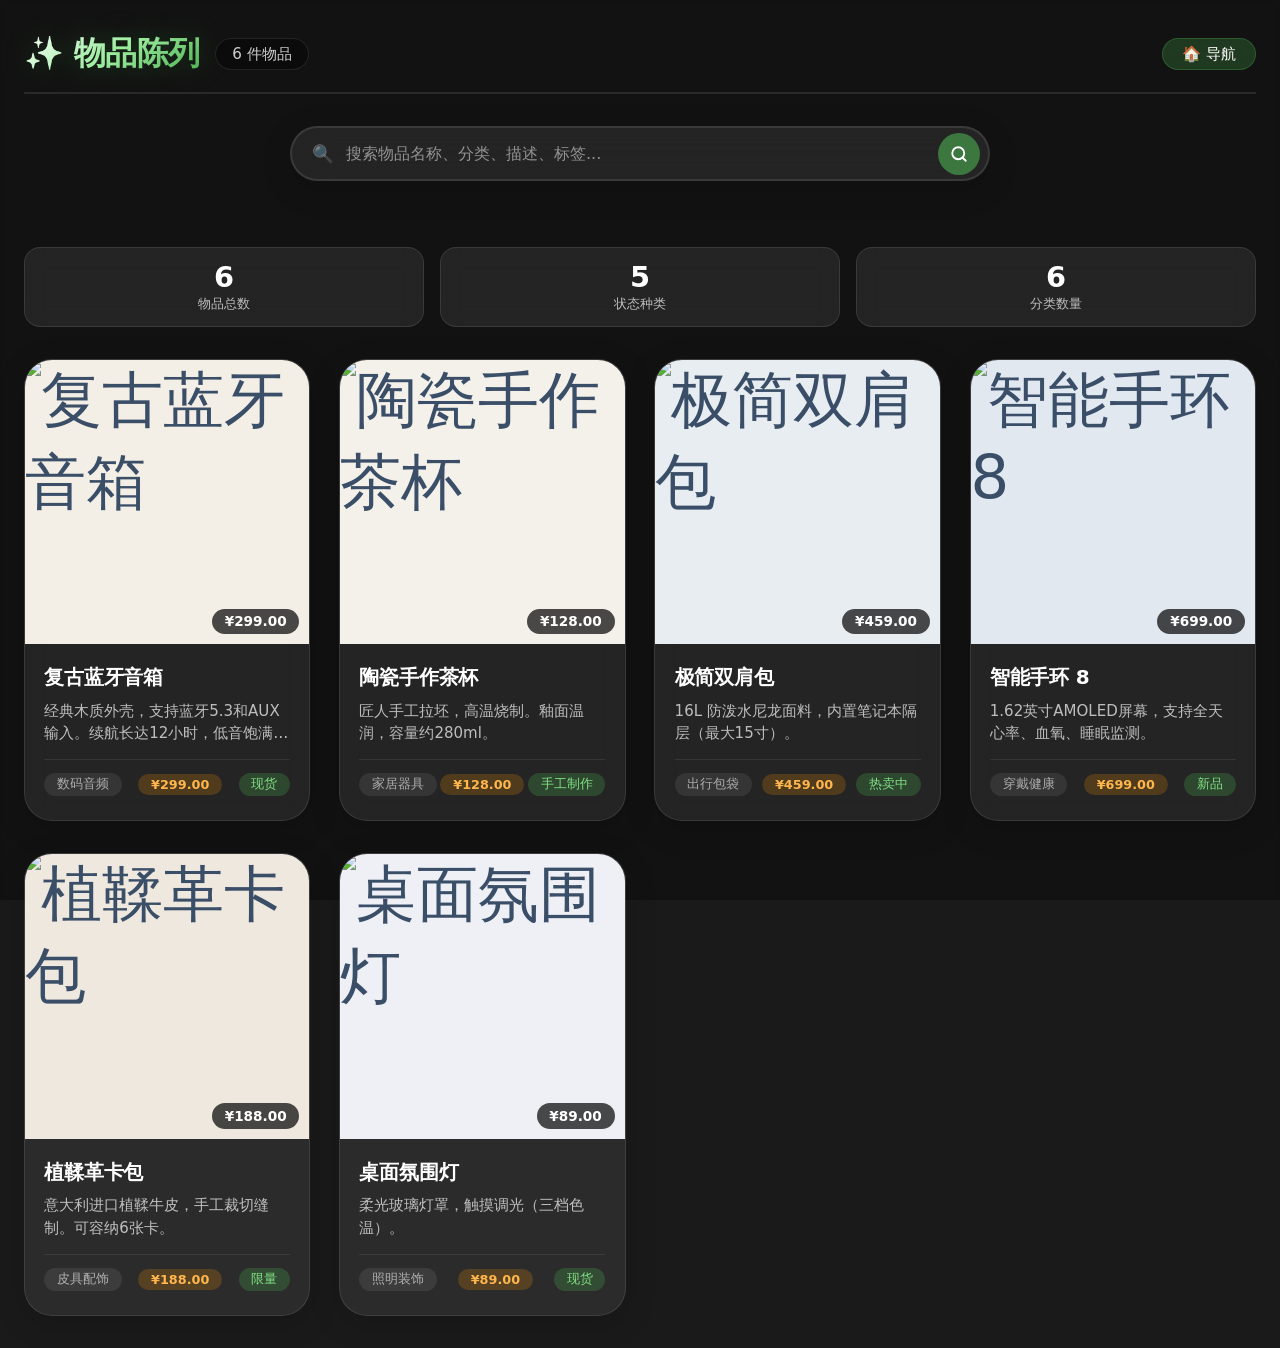
==== commit a2ad8ef1: "Update index.html" ====
--- a/index.html
+++ b/index.html
@@ -13,26 +13,49 @@
         }
 
         body {
-            background: #f7f9fc;
             min-height: 100vh;
             display: flex;
             justify-content: center;
             padding: 2rem 1.5rem;
+            background: #1a1a1a;
+            position: relative;
+        }
+
+        /* ===== OMMI风格背景层 ===== */
+        #bgLayer {
+            position: fixed;
+            inset: 0;
+            z-index: -2;
+            background-size: cover;
+            background-position: center;
+            background-repeat: no-repeat;
+            background-image: url('https://imgapi.cn/api.php?fl=dongman&gs=images&t=');
+        }
+
+        #bgOverlay {
+            position: fixed;
+            inset: 0;
+            background: rgba(0, 0, 0, 0.3);
+            backdrop-filter: blur(2px);
+            -webkit-backdrop-filter: blur(2px);
+            z-index: -1;
         }
 
         .app {
             max-width: 1300px;
             width: 100%;
+            position: relative;
+            z-index: 1;
         }
 
         .header {
-            margin-bottom: 2.5rem;
+            margin-bottom: 2rem;
             display: flex;
             justify-content: space-between;
             align-items: center;
             flex-wrap: wrap;
             gap: 0.75rem 1rem;
-            border-bottom: 2px solid rgba(0, 0, 0, 0.04);
+            border-bottom: 2px solid rgba(255, 255, 255, 0.1);
             padding-bottom: 1rem;
         }
 
@@ -46,19 +69,22 @@
             font-size: 2rem;
             font-weight: 600;
             letter-spacing: -0.02em;
-            background: linear-gradient(145deg, #1e293b, #2d3b52);
+            background: linear-gradient(145deg, #ffffff, #a8f5ab, #4CAF50);
             -webkit-background-clip: text;
             -webkit-text-fill-color: transparent;
             background-clip: text;
+            text-shadow: 0 0 30px rgba(76, 175, 80, 0.3);
         }
 
         .header .sub {
-            color: #5b6f87;
+            color: rgba(255, 255, 255, 0.8);
             font-size: 0.95rem;
-            background: #eef2f6;
+            background: rgba(0, 0, 0, 0.35);
             padding: 0.3rem 1rem;
             border-radius: 40px;
             font-weight: 450;
+            backdrop-filter: blur(8px);
+            border: 1px solid rgba(255, 255, 255, 0.1);
         }
 
         .header-actions {
@@ -68,27 +94,147 @@
         }
 
         .header-actions a {
-            color: #5b6f87;
+            color: rgba(255, 255, 255, 0.8);
             font-size: 0.95rem;
-            background: #eef2f6;
+            background: rgba(0, 0, 0, 0.35);
             padding: 0.3rem 1.2rem;
             border-radius: 40px;
             text-decoration: none;
             transition: background 0.2s;
             font-weight: 500;
+            backdrop-filter: blur(8px);
+            border: 1px solid rgba(255, 255, 255, 0.1);
         }
 
         .header-actions a:hover {
-            background: #e2eaf3;
+            background: rgba(76, 175, 80, 0.3);
+            border-color: rgba(76, 175, 80, 0.5);
         }
 
         .header-actions .back-btn {
-            background: #1e293b;
-            color: white;
+            background: rgba(76, 175, 80, 0.25);
+            color: #fff;
+            border-color: rgba(76, 175, 80, 0.3);
         }
 
         .header-actions .back-btn:hover {
-            background: #2d3b52;
+            background: rgba(76, 175, 80, 0.4);
+        }
+
+        /* ===== 搜索框 ===== */
+        .search-wrapper {
+            margin-bottom: 2rem;
+            width: 100%;
+        }
+
+        .search-box {
+            display: flex;
+            align-items: center;
+            background: rgba(255, 255, 255, 0.08);
+            backdrop-filter: blur(20px);
+            -webkit-backdrop-filter: blur(20px);
+            border: 2px solid rgba(255, 255, 255, 0.1);
+            border-radius: 50px;
+            padding: 4px 8px 4px 20px;
+            box-shadow: 0 8px 32px rgba(0, 0, 0, 0.15);
+            width: 100%;
+            max-width: 700px;
+            margin: 0 auto;
+            gap: 8px;
+            transition: border-color 0.3s;
+        }
+
+        .search-box:focus-within {
+            border-color: rgba(76, 175, 80, 0.5);
+            box-shadow: 0 8px 32px rgba(76, 175, 80, 0.15);
+        }
+
+        .search-box .search-icon {
+            color: rgba(255, 255, 255, 0.5);
+            font-size: 1.1rem;
+            flex-shrink: 0;
+        }
+
+        .search-box input[type="text"] {
+            flex: 1;
+            background: transparent;
+            border: none;
+            padding: 12px 4px;
+            font-size: 1rem;
+            color: #ffffff;
+            min-width: 0;
+            font-family: inherit;
+            outline: none;
+        }
+
+        .search-box input[type="text"]::placeholder {
+            color: rgba(255, 255, 255, 0.5);
+        }
+
+        .search-box .clear-btn {
+            background: rgba(255, 255, 255, 0.1);
+            border: none;
+            width: 30px;
+            height: 30px;
+            border-radius: 50%;
+            cursor: pointer;
+            color: rgba(255, 255, 255, 0.6);
+            display: flex;
+            align-items: center;
+            justify-content: center;
+            flex-shrink: 0;
+            font-size: 0.8rem;
+            font-weight: 700;
+            transition: background 0.2s, color 0.2s;
+            line-height: 1;
+            padding: 0;
+        }
+
+        .search-box .clear-btn:hover {
+            background: rgba(255, 255, 255, 0.2);
+            color: #ffffff;
+        }
+
+        .search-box .clear-btn:active {
+            transform: scale(0.9);
+        }
+
+        .search-box .search-submit-btn {
+            background: rgba(76, 175, 80, 0.6);
+            border: none;
+            width: 42px;
+            height: 42px;
+            border-radius: 50%;
+            cursor: pointer;
+            color: #fff;
+            display: flex;
+            align-items: center;
+            justify-content: center;
+            flex-shrink: 0;
+            transition: background 0.2s, transform 0.15s;
+            font-size: 1rem;
+        }
+
+        .search-box .search-submit-btn:hover {
+            background: rgba(76, 175, 80, 0.8);
+        }
+
+        .search-box .search-submit-btn:active {
+            transform: scale(0.93);
+        }
+
+        /* ===== 搜索统计 ===== */
+        .search-stats {
+            text-align: center;
+            color: rgba(255, 255, 255, 0.5);
+            font-size: 0.9rem;
+            margin-top: 0.6rem;
+            min-height: 1.5rem;
+        }
+
+        .search-stats strong {
+            color: #ffffff;
+            font-weight: 600;
         }
 
         .stats-bar {
@@ -99,23 +245,24 @@
         }
 
         .stat-item {
-            background: white;
+            background: rgba(255, 255, 255, 0.08);
+            backdrop-filter: blur(12px);
+            -webkit-backdrop-filter: blur(12px);
             padding: 0.8rem 1.2rem;
             border-radius: 16px;
-            box-shadow: 0 2px 8px rgba(0,0,0,0.02);
-            border: 1px solid #e9edf3;
+            border: 1px solid rgba(255, 255, 255, 0.1);
             text-align: center;
         }
 
         .stat-item .number {
             font-size: 1.8rem;
             font-weight: 650;
-            color: #0b1a2b;
+            color: #ffffff;
         }
 
         .stat-item .label {
             font-size: 0.8rem;
-            color: #6a7f99;
+            color: rgba(255, 255, 255, 0.7);
             margin-top: 0.1rem;
         }
 
@@ -126,21 +273,24 @@
         }
 
         .card {
-            background: #ffffff;
+            background: rgba(255, 255, 255, 0.08);
+            backdrop-filter: blur(12px);
+            -webkit-backdrop-filter: blur(12px);
             border-radius: 28px;
-            box-shadow: 0 8px 24px rgba(0, 0, 0, 0.04), 0 2px 6px rgba(0, 20, 40, 0.02);
+            box-shadow: 0 8px 32px rgba(0, 0, 0, 0.15);
             overflow: hidden;
-            transition: transform 0.25s ease, box-shadow 0.35s ease;
+            transition: transform 0.25s ease, box-shadow 0.35s ease, border-color 0.25s, opacity 0.3s ease;
             cursor: pointer;
             display: flex;
             flex-direction: column;
-            border: 1px solid rgba(255, 255, 255, 0.5);
+            border: 1px solid rgba(255, 255, 255, 0.1);
         }
 
         .card:hover {
             transform: translateY(-8px);
-            box-shadow: 0 20px 40px rgba(0, 10, 30, 0.12), 0 6px 14px rgba(0, 0, 0, 0.03);
-            border-color: #d0dbe8;
+            box-shadow: 0 20px 48px rgba(0, 0, 0, 0.25);
+            border-color: rgba(76, 175, 80, 0.5);
+            background: rgba(255, 255, 255, 0.14);
         }
 
         .card:active {
@@ -148,10 +298,14 @@
             transition-duration: 0.08s;
         }
 
+        .card.hidden {
+            display: none;
+        }
+
         .card-image {
             width: 100%;
             aspect-ratio: 1 / 1;
-            background: #e9edf3;
+            background: rgba(0, 0, 0, 0.2);
             display: flex;
             align-items: center;
             justify-content: center;
@@ -172,7 +326,7 @@
         .card-image .emoji-big {
             font-size: 4.2rem;
             line-height: 1;
-            filter: drop-shadow(0 4px 6px rgba(0,0,0,0.05));
+            filter: drop-shadow(0 4px 6px rgba(0,0,0,0.2));
         }
 
         .card-image .price-badge {
@@ -198,15 +352,22 @@
         .card-title {
             font-size: 1.25rem;
             font-weight: 600;
-            color: #0b1a2b;
+            color: #ffffff;
             letter-spacing: -0.01em;
             margin-bottom: 0.4rem;
             line-height: 1.3;
         }
 
+        .card-title .highlight {
+            background: rgba(76, 175, 80, 0.3);
+            padding: 0 4px;
+            border-radius: 4px;
+            color: #a8f5ab;
+        }
+
         .card-desc {
             font-size: 0.94rem;
-            color: #4a5f79;
+            color: rgba(255, 255, 255, 0.7);
             line-height: 1.5;
             margin-top: 0.2rem;
             display: -webkit-box;
@@ -216,39 +377,46 @@
             flex: 1;
         }
 
+        .card-desc .highlight {
+            background: rgba(76, 175, 80, 0.3);
+            padding: 0 4px;
+            border-radius: 4px;
+            color: #a8f5ab;
+        }
+
         .card-footer {
             margin-top: 0.9rem;
             display: flex;
             justify-content: space-between;
             align-items: center;
             font-size: 0.8rem;
-            color: #74869e;
-            border-top: 1px solid #eef2f8;
+            color: rgba(255, 255, 255, 0.6);
+            border-top: 1px solid rgba(255, 255, 255, 0.08);
             padding-top: 0.8rem;
         }
 
         .card-footer span {
-            background: #f0f4fa;
+            background: rgba(255, 255, 255, 0.08);
             padding: 0.2rem 0.8rem;
             border-radius: 40px;
             font-weight: 450;
         }
 
         .card-footer .status-tag {
-            background: #e8f5e9;
-            color: #2e7d32;
+            background: rgba(76, 175, 80, 0.25);
+            color: #81e085;
         }
 
         .card-footer .price-tag {
-            background: #fff3e0;
-            color: #e65100;
+            background: rgba(255, 152, 0, 0.2);
+            color: #ffb74d;
             font-weight: 600;
         }
 
         .empty-state {
             text-align: center;
             padding: 4rem 2rem;
-            color: #74869e;
+            color: rgba(255, 255, 255, 0.6);
             grid-column: 1 / -1;
         }
 
@@ -259,20 +427,38 @@
 
         .empty-state h3 {
             font-size: 1.3rem;
-            color: #1a2b3e;
+            color: #ffffff;
             margin-bottom: 0.5rem;
         }
 
         .empty-state p {
             font-size: 0.95rem;
+        }
+
+        .no-result {
+            text-align: center;
+            padding: 3rem 2rem;
+            color: rgba(255, 255, 255, 0.5);
+            grid-column: 1 / -1;
+        }
+
+        .no-result .icon {
+            font-size: 3.5rem;
+            margin-bottom: 1rem;
+        }
+
+        .no-result h3 {
+            font-size: 1.2rem;
+            color: #ffffff;
+            margin-bottom: 0.5rem;
         }
 
         .modal-overlay {
             position: fixed;
             inset: 0;
-            background: rgba(10, 18, 30, 0.5);
-            backdrop-filter: blur(6px);
-            -webkit-backdrop-filter: blur(6px);
+            background: rgba(10, 18, 30, 0.6);
+            backdrop-filter: blur(8px);
+            -webkit-backdrop-filter: blur(8px);
             display: flex;
             align-items: center;
             justify-content: center;
@@ -289,12 +475,14 @@
         }
 
         .modal {
-            background: #ffffff;
+            background: rgba(255, 255, 255, 0.95);
+            backdrop-filter: blur(20px);
+            -webkit-backdrop-filter: blur(20px);
             max-width: 540px;
             width: 100%;
             border-radius: 40px;
             padding: 2rem 2rem 2.2rem;
-            box-shadow: 0 40px 70px rgba(0, 10, 30, 0.4);
+            box-shadow: 0 40px 70px rgba(0, 0, 0, 0.4);
             transform: scale(0.94) translateY(10px);
             transition: transform 0.3s cubic-bezier(0.18, 0.89, 0.32, 1.28), opacity 0.25s;
             opacity: 0;
@@ -312,7 +500,7 @@
             position: absolute;
             right: 1.2rem;
             top: 1.2rem;
-            background: #f1f5f9;
+            background: rgba(0, 0, 0, 0.05);
             border: none;
             width: 38px;
             height: 38px;
@@ -328,7 +516,7 @@
         }
 
         .modal-close:hover {
-            background: #e2eaf3;
+            background: rgba(0, 0, 0, 0.1);
             transform: rotate(90deg);
         }
 
@@ -337,12 +525,12 @@
             justify-content: center;
             align-items: center;
             font-size: 5.5rem;
-            background: #ecf1f7;
+            background: rgba(0, 0, 0, 0.05);
             width: 120px;
             height: 120px;
             border-radius: 60px;
             margin: 0.2rem auto 1.2rem;
-            box-shadow: 0 8px 18px rgba(0,0,0,0.03);
+            box-shadow: 0 8px 18px rgba(0,0,0,0.05);
             overflow: hidden;
             position: relative;
         }
@@ -381,7 +569,7 @@
             color: #5a718b;
             font-size: 0.95rem;
             margin-bottom: 1.5rem;
-            border-bottom: 1px solid #edf2f8;
+            border-bottom: 1px solid rgba(0, 0, 0, 0.05);
             padding-bottom: 1.2rem;
         }
 
@@ -395,7 +583,7 @@
             display: flex;
             flex-wrap: wrap;
             align-items: baseline;
-            background: #f8fafd;
+            background: rgba(0, 0, 0, 0.03);
             padding: 0.7rem 1.2rem;
             border-radius: 20px;
         }
@@ -419,7 +607,7 @@
         }
 
         .modal-description {
-            background: #f8fafd;
+            background: rgba(0, 0, 0, 0.03);
             border-radius: 20px;
             padding: 1rem 1.2rem;
             line-height: 1.6;
@@ -443,261 +631,409 @@
             .card-content { padding: 1rem 1rem 1.2rem; }
             .modal { padding: 1.5rem; }
             .header-actions a { font-size: 0.85rem; padding: 0.2rem 0.8rem; }
+            .search-box { padding: 4px 8px 4px 14px; }
+            .search-box input[type="text"] { font-size: 0.9rem; padding: 10px 4px; }
+            .search-box .search-submit-btn { width: 36px; height: 36px; font-size: 0.9rem; }
         }
     </style>
 </head>
 <body>
-<div class="app">
-    <header class="header">
-        <div class="header-left">
-            <h1>✨ OMMI-赞助列表</h1>
-            <span class="sub" id="itemCount">加载中...</span>
+    <!-- OMMI风格背景 -->
+    <div id="bgLayer"></div>
+    <div id="bgOverlay"></div>
+
+    <div class="app">
+        <header class="header">
+            <div class="header-left">
+                <h1>✨ 物品陈列</h1>
+                <span class="sub" id="itemCount">加载中...</span>
+            </div>
+            <div class="header-actions">
+                <a href="ommi.html" class="back-btn">🏠 导航</a>
+            </div>
+        </header>
+
+        <!-- ===== 搜索框 ===== -->
+        <div class="search-wrapper">
+            <div class="search-box">
+                <span class="search-icon">🔍</span>
+                <input type="text" id="searchInput" placeholder="搜索物品名称、分类、描述、标签..." oninput="filterItems()">
+                <button class="clear-btn" id="clearBtn" style="display:none;" onclick="clearSearch()">✕</button>
+                <button class="search-submit-btn" onclick="doSearch()" aria-label="搜索">
+                    <svg xmlns="http://www.w3.org/2000/svg" width="18" height="18" viewBox="0 0 24 24" fill="none" stroke="currentColor" stroke-width="2.5" stroke-linecap="round" stroke-linejoin="round">
+                        <circle cx="11" cy="11" r="8"/>
+                        <line x1="21" y1="21" x2="16.65" y2="16.65"/>
+                    </svg>
+                </button>
+            </div>
+            <div class="search-stats" id="searchStats"></div>
         </div>
-        <div class="header-actions">
-            <a href="ommi.html" class="back-btn">🏠 导航</a>
+
+        <div class="stats-bar">
+            <div class="stat-item">
+                <div class="number" id="totalCount">0</div>
+                <div class="label">物品总数</div>
+            </div>
+            <div class="stat-item">
+                <div class="number" id="statusCount">0</div>
+                <div class="label">状态种类</div>
+            </div>
+            <div class="stat-item">
+                <div class="number" id="categoryCount">0</div>
+                <div class="label">分类数量</div>
+            </div>
         </div>
-    </header>
-
-    <div class="stats-bar">
-        <div class="stat-item">
-            <div class="number" id="totalCount">0</div>
-            <div class="label">物品总数</div>
-        </div>
-        <div class="stat-item">
-            <div class="number" id="statusCount">0</div>
-            <div class="label">状态种类</div>
-        </div>
-        <div class="stat-item">
-            <div class="number" id="categoryCount">0</div>
-            <div class="label">分类数量</div>
+
+        <div class="grid" id="itemGrid"></div>
+    </div>
+
+    <div class="modal-overlay" id="modalOverlay">
+        <div class="modal" role="dialog" aria-modal="true">
+            <button class="modal-close" id="modalCloseBtn" aria-label="关闭详情">✕</button>
+            <div class="modal-image" id="modalImage">
+                📦
+                <span class="modal-price-badge" id="modalPriceBadge">¥0</span>
+            </div>
+            <h2 class="modal-title" id="modalTitle">物品名称</h2>
+            <div class="modal-sub" id="modalSub">分类 · 编号</div>
+            <div class="modal-detail">
+                <div class="detail-row">
+                    <span class="detail-label">💰 价格</span>
+                    <span class="detail-value price-value" id="modalPrice">¥0.00</span>
+                </div>
+                <div class="detail-row">
+                    <span class="detail-label">📌 状态</span>
+                    <span class="detail-value" id="modalStatus">可用</span>
+                </div>
+                <div class="detail-row">
+                    <span class="detail-label">🏷️ 标签</span>
+                    <span class="detail-value" id="modalTags">日常</span>
+                </div>
+                <div class="modal-description" id="modalDescription">
+                    <strong>📝 详细介绍</strong><br>
+                    这里是物品的详细描述。
+                </div>
+            </div>
+            <div class="modal-footer-tag">🪄 点击外部或 ✕ 关闭</div>
         </div>
     </div>
 
-    <div class="grid" id="itemGrid"></div>
-</div>
-
-<div class="modal-overlay" id="modalOverlay">
-    <div class="modal" role="dialog" aria-modal="true">
-        <button class="modal-close" id="modalCloseBtn" aria-label="关闭详情">✕</button>
-        <div class="modal-image" id="modalImage">
-            📦
-            <span class="modal-price-badge" id="modalPriceBadge">¥0</span>
-        </div>
-        <h2 class="modal-title" id="modalTitle">物品名称</h2>
-        <div class="modal-sub" id="modalSub">分类 · 编号</div>
-        <div class="modal-detail">
-            <div class="detail-row">
-                <span class="detail-label">💰 价格</span>
-                <span class="detail-value price-value" id="modalPrice">¥0.00</span>
-            </div>
-            <div class="detail-row">
-                <span class="detail-label">📌 状态</span>
-                <span class="detail-value" id="modalStatus">可用</span>
-            </div>
-            <div class="detail-row">
-                <span class="detail-label">🏷️ 标签</span>
-                <span class="detail-value" id="modalTags">日常</span>
-            </div>
-            <div class="modal-description" id="modalDescription">
-                <strong>📝 详细介绍</strong><br>
-                这里是物品的详细描述。
-            </div>
-        </div>
-        <div class="modal-footer-tag">🪄 点击外部或 ✕ 关闭</div>
-    </div>
-</div>
-
-<script>
-    (function() {
-        var STORAGE_KEY = 'itemDisplayData';
-
-        var defaultItems = [
-            { id: 1, name: '复古蓝牙音箱', price: 299.00, image: 'data:image/svg+xml,%3Csvg xmlns="http://www.w3.org/2000/svg" width="200" height="200" viewBox="0 0 200 200"%3E%3Crect width="200" height="200" fill="%23f3efe6"/%3E%3Ctext x="50%25" y="55%25" font-size="80" text-anchor="middle" dy=".3em"%3E📻%3C/text%3E%3C/svg%3E', category: '数码音频', status: '现货', tags: '无线, 便携', description: '经典木质外壳，支持蓝牙5.3和AUX输入。续航长达12小时，低音饱满，适合室内外聚会。', bgColor: '#f3efe6' },
-            { id: 2, name: '陶瓷手作茶杯', price: 128.00, image: 'data:image/svg+xml,%3Csvg xmlns="http://www.w3.org/2000/svg" width="200" height="200" viewBox="0 0 200 200"%3E%3Crect width="200" height="200" fill="%23f4f0ea"/%3E%3Ctext x="50%25" y="55%25" font-size="80" text-anchor="middle" dy=".3em"%3E🍵%3C/text%3E%3C/svg%3E', category: '家居器具', status: '手工制作', tags: '釉下彩, 轻量', description: '匠人手工拉坯，高温烧制。釉面温润，容量约280ml。', bgColor: '#f4f0ea' },
-            { id: 3, name: '极简双肩包', price: 459.00, image: 'data:image/svg+xml,%3Csvg xmlns="http://www.w3.org/2000/svg" width="200" height="200" viewBox="0 0 200 200"%3E%3Crect width="200" height="200" fill="%23e8edf2"/%3E%3Ctext x="50%25" y="55%25" font-size="80" text-anchor="middle" dy=".3em"%3E🎒%3C/text%3E%3C/svg%3E', category: '出行包袋', status: '热卖中', tags: '防水, 大容量', description: '16L 防泼水尼龙面料，内置笔记本隔层（最大15寸）。', bgColor: '#e8edf2' },
-            { id: 4, name: '智能手环 8', price: 699.00, image: 'data:image/svg+xml,%3Csvg xmlns="http://www.w3.org/2000/svg" width="200" height="200" viewBox="0 0 200 200"%3E%3Crect width="200" height="200" fill="%23e2e8f0"/%3E%3Ctext x="50%25" y="55%25" font-size="80" text-anchor="middle" dy=".3em"%3E⌚%3C/text%3E%3C/svg%3E', category: '穿戴健康', status: '新品', tags: '心率, 血氧', description: '1.62英寸AMOLED屏幕，支持全天心率、血氧、睡眠监测。', bgColor: '#e2e8f0' },
-            { id: 5, name: '植鞣革卡包', price: 188.00, image: 'data:image/svg+xml,%3Csvg xmlns="http://www.w3.org/2000/svg" width="200" height="200" viewBox="0 0 200 200"%3E%3Crect width="200" height="200" fill="%23efe8df"/%3E%3Ctext x="50%25" y="55%25" font-size="80" text-anchor="middle" dy=".3em"%3E👛%3C/text%3E%3C/svg%3E', category: '皮具配饰', status: '限量', tags: '手工缝制, 原色', description: '意大利进口植鞣牛皮，手工裁切缝制。可容纳6张卡。', bgColor: '#efe8df' },
-            { id: 6, name: '桌面氛围灯', price: 89.00, image: 'data:image/svg+xml,%3Csvg xmlns="http://www.w3.org/2000/svg" width="200" height="200" viewBox="0 0 200 200"%3E%3Crect width="200" height="200" fill="%23eef0f5"/%3E%3Ctext x="50%25" y="55%25" font-size="80" text-anchor="middle" dy=".3em"%3E💡%3C/text%3E%3C/svg%3E', category: '照明装饰', status: '现货', tags: '三色温, 触摸', description: '柔光玻璃灯罩，触摸调光（三档色温）。', bgColor: '#eef0f5' }
-        ];
-
-        function loadItems() {
-            var stored = localStorage.getItem(STORAGE_KEY);
-            if (stored) {
-                try {
-                    var parsed = JSON.parse(stored);
-                    if (Array.isArray(parsed) && parsed.length) {
-                        return parsed;
+    <script>
+        (function() {
+            // ===== 背景图切换（与OMMI一致） =====
+            var isMobile = /Mobi|Android|iPhone|iPad/i.test(navigator.userAgent);
+            var BG_API = isMobile
+                ? 'https://imgapi.cn/api.php?zd=mobile&fl=fengjing&gs=images&t='
+                : 'https://imgapi.cn/api.php?fl=dongman&gs=images&t=';
+
+            function changeBackground() {
+                var url = BG_API + Date.now();
+                document.getElementById('bgLayer').style.backgroundImage = 'url(\'' + url + '\')';
+            }
+            changeBackground();
+
+            // ===== 数据管理 =====
+            var STORAGE_KEY = 'itemDisplayData';
+
+            var defaultItems = [
+                { id: 1, name: '复古蓝牙音箱', price: 299.00, image: 'data:image/svg+xml,%3Csvg xmlns="http://www.w3.org/2000/svg" width="200" height="200" viewBox="0 0 200 200"%3E%3Crect width="200" height="200" fill="%23f3efe6"/%3E%3Ctext x="50%25" y="55%25" font-size="80" text-anchor="middle" dy=".3em"%3E📻%3C/text%3E%3C/svg%3E', category: '数码音频', status: '现货', tags: '无线, 便携', description: '经典木质外壳，支持蓝牙5.3和AUX输入。续航长达12小时，低音饱满，适合室内外聚会。', bgColor: '#f3efe6' },
+                { id: 2, name: '陶瓷手作茶杯', price: 128.00, image: 'data:image/svg+xml,%3Csvg xmlns="http://www.w3.org/2000/svg" width="200" height="200" viewBox="0 0 200 200"%3E%3Crect width="200" height="200" fill="%23f4f0ea"/%3E%3Ctext x="50%25" y="55%25" font-size="80" text-anchor="middle" dy=".3em"%3E🍵%3C/text%3E%3C/svg%3E', category: '家居器具', status: '手工制作', tags: '釉下彩, 轻量', description: '匠人手工拉坯，高温烧制。釉面温润，容量约280ml。', bgColor: '#f4f0ea' },
+                { id: 3, name: '极简双肩包', price: 459.00, image: 'data:image/svg+xml,%3Csvg xmlns="http://www.w3.org/2000/svg" width="200" height="200" viewBox="0 0 200 200"%3E%3Crect width="200" height="200" fill="%23e8edf2"/%3E%3Ctext x="50%25" y="55%25" font-size="80" text-anchor="middle" dy=".3em"%3E🎒%3C/text%3E%3C/svg%3E', category: '出行包袋', status: '热卖中', tags: '防水, 大容量', description: '16L 防泼水尼龙面料，内置笔记本隔层（最大15寸）。', bgColor: '#e8edf2' },
+                { id: 4, name: '智能手环 8', price: 699.00, image: 'data:image/svg+xml,%3Csvg xmlns="http://www.w3.org/2000/svg" width="200" height="200" viewBox="0 0 200 200"%3E%3Crect width="200" height="200" fill="%23e2e8f0"/%3E%3Ctext x="50%25" y="55%25" font-size="80" text-anchor="middle" dy=".3em"%3E⌚%3C/text%3E%3C/svg%3E', category: '穿戴健康', status: '新品', tags: '心率, 血氧', description: '1.62英寸AMOLED屏幕，支持全天心率、血氧、睡眠监测。', bgColor: '#e2e8f0' },
+                { id: 5, name: '植鞣革卡包', price: 188.00, image: 'data:image/svg+xml,%3Csvg xmlns="http://www.w3.org/2000/svg" width="200" height="200" viewBox="0 0 200 200"%3E%3Crect width="200" height="200" fill="%23efe8df"/%3E%3Ctext x="50%25" y="55%25" font-size="80" text-anchor="middle" dy=".3em"%3E👛%3C/text%3E%3C/svg%3E', category: '皮具配饰', status: '限量', tags: '手工缝制, 原色', description: '意大利进口植鞣牛皮，手工裁切缝制。可容纳6张卡。', bgColor: '#efe8df' },
+                { id: 6, name: '桌面氛围灯', price: 89.00, image: 'data:image/svg+xml,%3Csvg xmlns="http://www.w3.org/2000/svg" width="200" height="200" viewBox="0 0 200 200"%3E%3Crect width="200" height="200" fill="%23eef0f5"/%3E%3Ctext x="50%25" y="55%25" font-size="80" text-anchor="middle" dy=".3em"%3E💡%3C/text%3E%3C/svg%3E', category: '照明装饰', status: '现货', tags: '三色温, 触摸', description: '柔光玻璃灯罩，触摸调光（三档色温）。', bgColor: '#eef0f5' }
+            ];
+
+            function loadItems() {
+                var stored = localStorage.getItem(STORAGE_KEY);
+                if (stored) {
+                    try {
+                        var parsed = JSON.parse(stored);
+                        if (Array.isArray(parsed) && parsed.length) {
+                            return parsed;
+                        }
+                    } catch (e) {
+                        console.error('解析数据失败:', e);
                     }
-                } catch (e) {
-                    console.error('解析数据失败:', e);
-                }
-            }
-            localStorage.setItem(STORAGE_KEY, JSON.stringify(defaultItems));
-            return defaultItems;
-        }
-
-        var items = loadItems();
-
-        var grid = document.getElementById('itemGrid');
-        var overlay = document.getElementById('modalOverlay');
-        var closeBtn = document.getElementById('modalCloseBtn');
-        var totalCount = document.getElementById('totalCount');
-        var statusCount = document.getElementById('statusCount');
-        var categoryCount = document.getElementById('categoryCount');
-        var itemCount = document.getElementById('itemCount');
-
-        var modalImage = document.getElementById('modalImage');
-        var modalTitle = document.getElementById('modalTitle');
-        var modalSub = document.getElementById('modalSub');
-        var modalStatus = document.getElementById('modalStatus');
-        var modalTags = document.getElementById('modalTags');
-        var modalPrice = document.getElementById('modalPrice');
-        var modalPriceBadge = document.getElementById('modalPriceBadge');
-        var modalDescription = document.getElementById('modalDescription');
-
-        function formatPrice(price) {
-            return '¥' + Number(price).toFixed(2);
-        }
-
-        function renderCards() {
-            if (!items || items.length === 0) {
-                grid.innerHTML = '\n                    <div class="empty-state">\n                        <div class="icon">📭</div>\n                        <h3>还没有物品</h3>\n                        <p>去后台管理添加第一个物品吧！</p>\n                    </div>\n                ';
+                }
+                localStorage.setItem(STORAGE_KEY, JSON.stringify(defaultItems));
+                return defaultItems;
+            }
+
+            var items = loadItems();
+            var currentFilter = '';
+
+            var grid = document.getElementById('itemGrid');
+            var overlay = document.getElementById('modalOverlay');
+            var closeBtn = document.getElementById('modalCloseBtn');
+            var totalCount = document.getElementById('totalCount');
+            var statusCount = document.getElementById('statusCount');
+            var categoryCount = document.getElementById('categoryCount');
+            var itemCount = document.getElementById('itemCount');
+            var searchInput = document.getElementById('searchInput');
+            var clearBtn = document.getElementById('clearBtn');
+            var searchStats = document.getElementById('searchStats');
+
+            var modalImage = document.getElementById('modalImage');
+            var modalTitle = document.getElementById('modalTitle');
+            var modalSub = document.getElementById('modalSub');
+            var modalStatus = document.getElementById('modalStatus');
+            var modalTags = document.getElementById('modalTags');
+            var modalPrice = document.getElementById('modalPrice');
+            var modalPriceBadge = document.getElementById('modalPriceBadge');
+            var modalDescription = document.getElementById('modalDescription');
+
+            function formatPrice(price) {
+                return '¥' + Number(price).toFixed(2);
+            }
+
+            // ===== 高亮匹配文本 =====
+            function highlightText(text, keyword) {
+                if (!keyword || !text) return text || '';
+                var regex = new RegExp('(' + keyword.replace(/[.*+?^${}()|[\]\\]/g, '\\$&') + ')', 'gi');
+                return text.replace(regex, '<span class="highlight">$1</span>');
+            }
+
+            // ===== 检查是否匹配 =====
+            function isItemMatch(item, keyword) {
+                if (!keyword) return true;
+                var lowerKeyword = keyword.toLowerCase();
+                var searchFields = [
+                    item.name || '',
+                    item.category || '',
+                    item.description || '',
+                    item.tags || '',
+                    item.status || ''
+                ];
+                return searchFields.some(function(field) {
+                    return field.toLowerCase().indexOf(lowerKeyword) !== -1;
+                });
+            }
+
+            // ===== 搜索过滤 =====
+            function filterItems() {
+                var keyword = searchInput.value.trim();
+                currentFilter = keyword;
+
+                // 清空按钮显隐
+                clearBtn.style.display = keyword.length > 0 ? 'flex' : 'none';
+
+                var matchedCount = 0;
+                var allCards = document.querySelectorAll('.card');
+
+                allCards.forEach(function(card) {
+                    var itemId = parseInt(card.dataset.id);
+                    var item = items.find(function(i) { return i.id === itemId; });
+                    if (!item) return;
+
+                    var isMatch = isItemMatch(item, keyword);
+                    if (isMatch) {
+                        card.classList.remove('hidden');
+                        matchedCount++;
+                    } else {
+                        card.classList.add('hidden');
+                    }
+                });
+
+                // 更新统计
+                var total = items.length;
+                if (keyword) {
+                    searchStats.innerHTML = '找到 <strong>' + matchedCount + '</strong> 个匹配物品（共 ' + total + ' 个）';
+                } else {
+                    searchStats.innerHTML = '';
+                }
+
+                // 显示无结果提示
+                var noResultEl = document.querySelector('.no-result');
+                if (matchedCount === 0 && keyword) {
+                    if (!noResultEl) {
+                        var noResult = document.createElement('div');
+                        noResult.className = 'no-result';
+                        noResult.innerHTML = '\n                            <div class="icon">🔍</div>\n                            <h3>没有找到匹配的物品</h3>\n                            <p>试试其他关键词吧</p>\n                        ';
+                        grid.appendChild(noResult);
+                    }
+                } else {
+                    if (noResultEl) {
+                        noResultEl.remove();
+                    }
+                }
+            }
+            window.filterItems = filterItems;
+
+            // ===== 清除搜索 =====
+            function clearSearch() {
+                searchInput.value = '';
+                clearBtn.style.display = 'none';
+                searchStats.innerHTML = '';
+                filterItems();
+                searchInput.focus();
+            }
+            window.clearSearch = clearSearch;
+
+            // ===== 执行搜索（回车或点击搜索按钮） =====
+            function doSearch() {
+                filterItems();
+            }
+            window.doSearch = doSearch;
+
+            // ===== 回车搜索 =====
+            searchInput.addEventListener('keydown', function(e) {
+                if (e.key === 'Enter') {
+                    e.preventDefault();
+                    doSearch();
+                }
+                if (e.key === 'Escape') {
+                    clearSearch();
+                }
+            });
+
+            // ===== 渲染卡片 =====
+            function renderCards() {
+                if (!items || items.length === 0) {
+                    grid.innerHTML = '\n                        <div class="empty-state">\n                            <div class="icon">📭</div>\n                            <h3>还没有物品</h3>\n                            <p>去后台管理添加第一个物品吧！</p>\n                        </div>\n                    ';
+                    updateStats();
+                    return;
+                }
+
+                grid.innerHTML = '';
+                items.forEach(function(item) {
+                    var card = document.createElement('div');
+                    card.className = 'card';
+                    card.dataset.id = item.id;
+
+                    var imageDiv = document.createElement('div');
+                    imageDiv.className = 'card-image';
+                    imageDiv.style.backgroundColor = item.bgColor || 'rgba(0,0,0,0.2)';
+
+                    if (item.image && item.image.startsWith('data:image')) {
+                        imageDiv.innerHTML = '<img src="' + item.image + '" alt="' + item.name + '" loading="lazy">';
+                    } else {
+                        imageDiv.innerHTML = '<span class="emoji-big">' + (item.emoji || '📦') + '</span>';
+                    }
+
+                    if (item.price) {
+                        var priceBadge = document.createElement('span');
+                        priceBadge.className = 'price-badge';
+                        priceBadge.textContent = formatPrice(item.price);
+                        imageDiv.appendChild(priceBadge);
+                    }
+
+                    var content = document.createElement('div');
+                    content.className = 'card-content';
+
+                    var title = document.createElement('div');
+                    title.className = 'card-title';
+                    // 高亮显示匹配的关键词
+                    title.innerHTML = highlightText(item.name, currentFilter);
+
+                    var desc = document.createElement('div');
+                    desc.className = 'card-desc';
+                    var descText = item.description && item.description.length > 45
+                        ? item.description.slice(0, 48) + '…'
+                        : (item.description || '暂无描述');
+                    desc.innerHTML = highlightText(descText, currentFilter);
+
+                    var footer = document.createElement('div');
+                    footer.className = 'card-footer';
+                    var priceHtml = item.price ? '<span class="price-tag">' + formatPrice(item.price) + '</span>' : '';
+                    footer.innerHTML = '\n                        <span>' + highlightText(item.category || '未分类', currentFilter) + '</span>\n                        ' + priceHtml + '\n                        <span class="status-tag">' + highlightText(item.status || '未知', currentFilter) + '</span>\n                    ';
+
+                    content.appendChild(title);
+                    content.appendChild(desc);
+                    content.appendChild(footer);
+                    card.appendChild(imageDiv);
+                    card.appendChild(content);
+
+                    card.addEventListener('click', function() {
+                        openModal(item.id);
+                    });
+
+                    grid.appendChild(card);
+                });
+
+                // 如果有搜索关键词，应用过滤
+                if (currentFilter) {
+                    filterItems();
+                }
+
                 updateStats();
-                return;
-            }
-
-            grid.innerHTML = '';
-            items.forEach(function(item) {
-                var card = document.createElement('div');
-                card.className = 'card';
-                card.dataset.id = item.id;
-
-                var imageDiv = document.createElement('div');
-                imageDiv.className = 'card-image';
-                imageDiv.style.backgroundColor = item.bgColor || '#eef2f6';
+            }
+
+            function updateStats() {
+                var total = items.length;
+                totalCount.textContent = total;
+                itemCount.textContent = total + ' 件物品';
+
+                if (total === 0) {
+                    statusCount.textContent = '0';
+                    categoryCount.textContent = '0';
+                    return;
+                }
+
+                var statuses = new Set();
+                var categories = new Set();
+                items.forEach(function(item) {
+                    if (item.status) statuses.add(item.status);
+                    if (item.category) categories.add(item.category);
+                });
+                statusCount.textContent = statuses.size;
+                categoryCount.textContent = categories.size;
+            }
+
+            function openModal(itemId) {
+                var item = items.find(function(i) { return i.id === itemId; });
+                if (!item) return;
 
                 if (item.image && item.image.startsWith('data:image')) {
-                    imageDiv.innerHTML = '<img src="' + item.image + '" alt="' + item.name + '" loading="lazy">';
+                    modalImage.innerHTML = '<img src="' + item.image + '" alt="' + item.name + '"><span class="modal-price-badge" id="modalPriceBadge">' + formatPrice(item.price || 0) + '</span>';
                 } else {
-                    imageDiv.innerHTML = '<span class="emoji-big">' + (item.emoji || '📦') + '</span>';
-                }
-
-                // 添加价格标签
-                if (item.price) {
-                    var priceBadge = document.createElement('span');
-                    priceBadge.className = 'price-badge';
-                    priceBadge.textContent = formatPrice(item.price);
-                    imageDiv.appendChild(priceBadge);
-                }
-
-                var content = document.createElement('div');
-                content.className = 'card-content';
-
-                var title = document.createElement('div');
-                title.className = 'card-title';
-                title.textContent = item.name;
-
-                var desc = document.createElement('div');
-                desc.className = 'card-desc';
-                desc.textContent = item.description && item.description.length > 45
-                    ? item.description.slice(0, 48) + '…'
-                    : (item.description || '暂无描述');
-
-                var footer = document.createElement('div');
-                footer.className = 'card-footer';
-                var priceHtml = item.price ? '<span class="price-tag">' + formatPrice(item.price) + '</span>' : '';
-                footer.innerHTML = '\n                    <span>' + (item.category || '未分类') + '</span>\n                    ' + priceHtml + '\n                    <span class="status-tag">' + (item.status || '未知') + '</span>\n                ';
-
-                content.appendChild(title);
-                content.appendChild(desc);
-                content.appendChild(footer);
-                card.appendChild(imageDiv);
-                card.appendChild(content);
-
-                card.addEventListener('click', function() {
-                    openModal(item.id);
-                });
-
-                grid.appendChild(card);
+                    modalImage.innerHTML = (item.emoji || '📦') + '<span class="modal-price-badge" id="modalPriceBadge">' + formatPrice(item.price || 0) + '</span>';
+                }
+                modalImage.style.backgroundColor = item.bgColor || 'rgba(0,0,0,0.05)';
+
+                modalTitle.textContent = item.name;
+                modalSub.textContent = (item.category || '未分类') + '  ·  编号 #' + String(item.id).padStart(3, '0');
+                modalPrice.textContent = formatPrice(item.price || 0);
+                modalStatus.textContent = item.status || '未知';
+                modalTags.textContent = item.tags || '无';
+                modalDescription.innerHTML = '<strong>📝 详细介绍</strong><br>' + (item.description || '暂无详细描述');
+
+                overlay.classList.add('active');
+                document.body.style.overflow = 'hidden';
+            }
+
+            function closeModal() {
+                overlay.classList.remove('active');
+                document.body.style.overflow = '';
+            }
+
+            closeBtn.addEventListener('click', closeModal);
+
+            overlay.addEventListener('click', function(e) {
+                if (e.target === overlay) {
+                    closeModal();
+                }
             });
 
-            updateStats();
-        }
-
-        function updateStats() {
-            var total = items.length;
-            totalCount.textContent = total;
-            itemCount.textContent = total + ' 件物品';
-
-            if (total === 0) {
-                statusCount.textContent = '0';
-                categoryCount.textContent = '0';
-                return;
-            }
-
-            var statuses = new Set();
-            var categories = new Set();
-            items.forEach(function(item) {
-                if (item.status) statuses.add(item.status);
-                if (item.category) categories.add(item.category);
+            document.addEventListener('keydown', function(e) {
+                if (e.key === 'Escape' && overlay.classList.contains('active')) {
+                    closeModal();
+                }
             });
-            statusCount.textContent = statuses.size;
-            categoryCount.textContent = categories.size;
-        }
-
-        function openModal(itemId) {
-            var item = items.find(function(i) { return i.id === itemId; });
-            if (!item) return;
-
-            if (item.image && item.image.startsWith('data:image')) {
-                modalImage.innerHTML = '<img src="' + item.image + '" alt="' + item.name + '"><span class="modal-price-badge" id="modalPriceBadge">' + formatPrice(item.price || 0) + '</span>';
-            } else {
-                modalImage.innerHTML = (item.emoji || '📦') + '<span class="modal-price-badge" id="modalPriceBadge">' + formatPrice(item.price || 0) + '</span>';
-            }
-            modalImage.style.backgroundColor = item.bgColor || '#ecf1f7';
-
-            modalTitle.textContent = item.name;
-            modalSub.textContent = (item.category || '未分类') + '  ·  编号 #' + String(item.id).padStart(3, '0');
-            modalPrice.textContent = formatPrice(item.price || 0);
-            modalStatus.textContent = item.status || '未知';
-            modalTags.textContent = item.tags || '无';
-            modalDescription.innerHTML = '<strong>📝 详细介绍</strong><br>' + (item.description || '暂无详细描述');
-
-            overlay.classList.add('active');
-            document.body.style.overflow = 'hidden';
-        }
-
-        function closeModal() {
-            overlay.classList.remove('active');
-            document.body.style.overflow = '';
-        }
-
-        closeBtn.addEventListener('click', closeModal);
-
-        overlay.addEventListener('click', function(e) {
-            if (e.target === overlay) {
-                closeModal();
-            }
-        });
-
-        document.addEventListener('keydown', function(e) {
-            if (e.key === 'Escape' && overlay.classList.contains('active')) {
-                closeModal();
-            }
-        });
-
-        window.addEventListener('storage', function(e) {
-            if (e.key === STORAGE_KEY) {
-                console.log('检测到数据变化，重新加载...');
-                items = loadItems();
-                renderCards();
-            }
-        });
-
-        renderCards();
-        console.log('物品展示页面已启动');
-        console.log('当前共有 ' + items.length + ' 个物品');
-    })();
-</script>
+
+            window.addEventListener('storage', function(e) {
+                if (e.key === STORAGE_KEY) {
+                    console.log('检测到数据变化，重新加载...');
+                    items = loadItems();
+                    renderCards();
+                }
+            });
+
+            renderCards();
+            console.log('物品展示页面已启动');
+            console.log('当前共有 ' + items.length + ' 个物品');
+            console.log('💡 支持搜索：名称、分类、描述、标签、状态');
+        })();
+    </script>
 </body>
 </html>
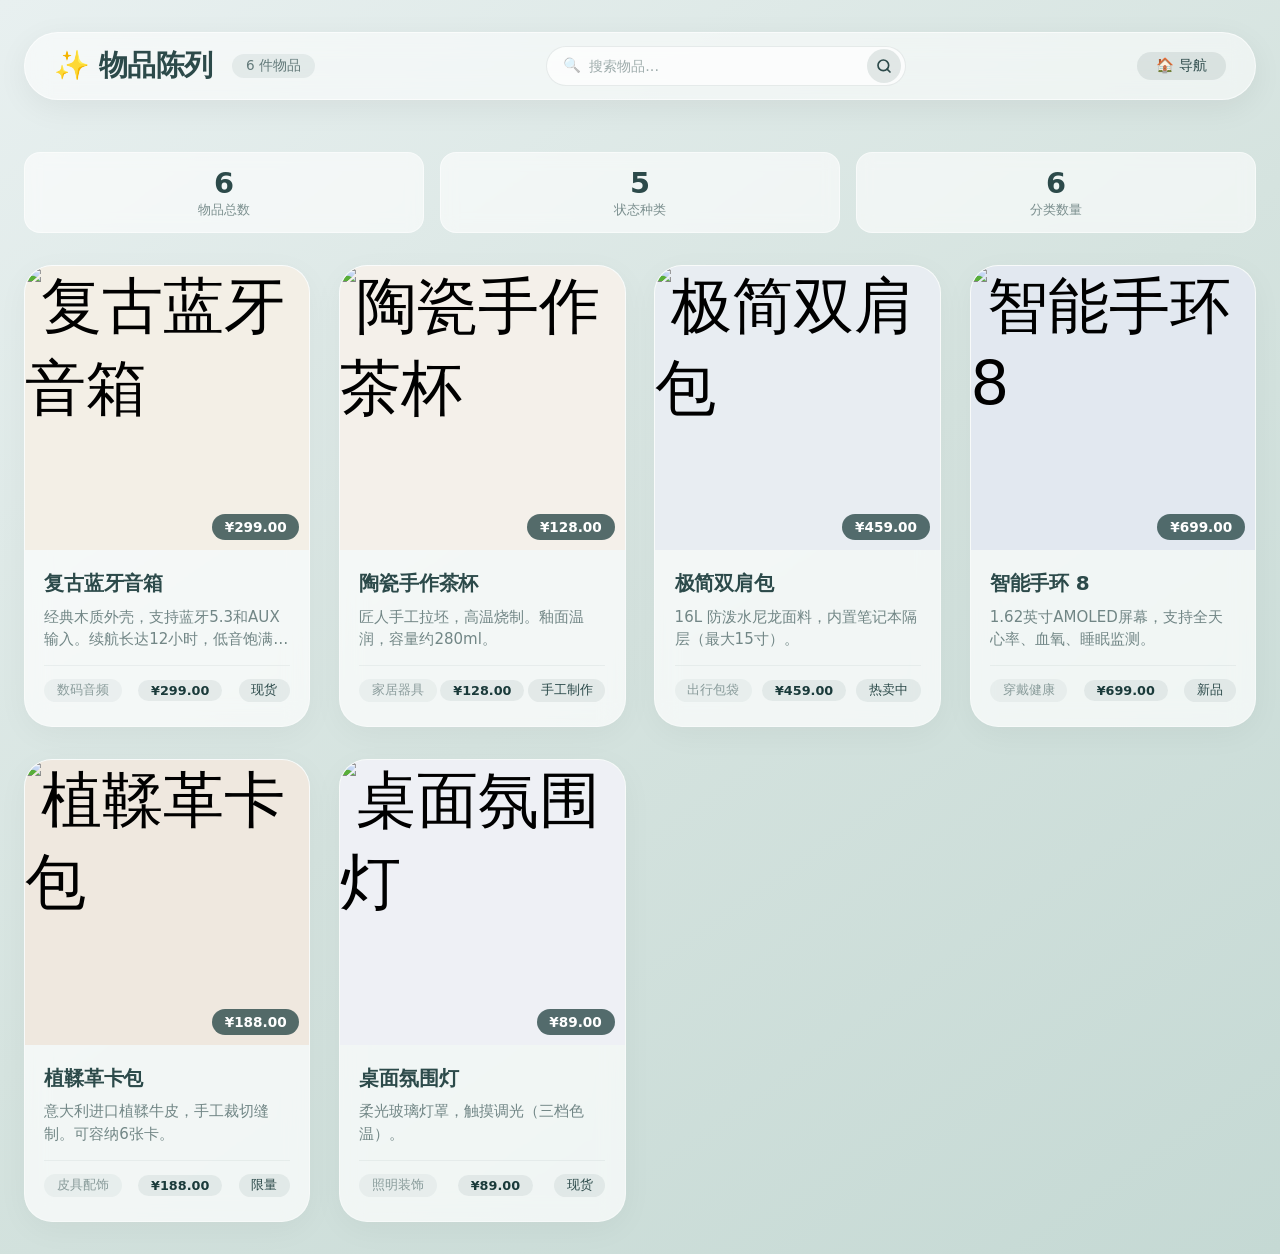
==== commit 9d51b550: "Update index.html" ====
--- a/index.html
+++ b/index.html
@@ -17,28 +17,8 @@
             display: flex;
             justify-content: center;
             padding: 2rem 1.5rem;
-            background: #1a1a1a;
+            background: linear-gradient(145deg, #e8f0f0 0%, #d5e3df 50%, #c5d9d4 100%);
             position: relative;
-        }
-
-        /* ===== OMMI风格背景层 ===== */
-        #bgLayer {
-            position: fixed;
-            inset: 0;
-            z-index: -2;
-            background-size: cover;
-            background-position: center;
-            background-repeat: no-repeat;
-            background-image: url('https://imgapi.cn/api.php?fl=dongman&gs=images&t=');
-        }
-
-        #bgOverlay {
-            position: fixed;
-            inset: 0;
-            background: rgba(0, 0, 0, 0.3);
-            backdrop-filter: blur(2px);
-            -webkit-backdrop-filter: blur(2px);
-            z-index: -1;
         }
 
         .app {
@@ -48,110 +28,71 @@
             z-index: 1;
         }
 
+        /* ===== 头部 + 搜索栏合并 ===== */
         .header {
             margin-bottom: 2rem;
             display: flex;
             justify-content: space-between;
             align-items: center;
             flex-wrap: wrap;
-            gap: 0.75rem 1rem;
-            border-bottom: 2px solid rgba(255, 255, 255, 0.1);
-            padding-bottom: 1rem;
+            gap: 1rem;
+            background: rgba(255, 255, 255, 0.55);
+            backdrop-filter: blur(12px);
+            -webkit-backdrop-filter: blur(12px);
+            padding: 0.8rem 1.8rem;
+            border-radius: 60px;
+            border: 1px solid rgba(255, 255, 255, 0.6);
+            box-shadow: 0 8px 32px rgba(0, 0, 0, 0.06);
         }
 
         .header-left {
             display: flex;
             align-items: center;
-            gap: 1rem;
+            gap: 1.2rem;
+            flex-wrap: wrap;
         }
 
         .header h1 {
-            font-size: 2rem;
+            font-size: 1.8rem;
             font-weight: 600;
             letter-spacing: -0.02em;
-            background: linear-gradient(145deg, #ffffff, #a8f5ab, #4CAF50);
-            -webkit-background-clip: text;
-            -webkit-text-fill-color: transparent;
-            background-clip: text;
-            text-shadow: 0 0 30px rgba(76, 175, 80, 0.3);
+            color: #2c4a4a;
+            white-space: nowrap;
         }
 
         .header .sub {
-            color: rgba(255, 255, 255, 0.8);
-            font-size: 0.95rem;
-            background: rgba(0, 0, 0, 0.35);
-            padding: 0.3rem 1rem;
+            color: rgba(44, 74, 74, 0.7);
+            font-size: 0.85rem;
+            background: rgba(44, 74, 74, 0.08);
+            padding: 0.2rem 0.9rem;
             border-radius: 40px;
             font-weight: 450;
-            backdrop-filter: blur(8px);
-            border: 1px solid rgba(255, 255, 255, 0.1);
-        }
-
-        .header-actions {
-            display: flex;
-            gap: 0.8rem;
+            white-space: nowrap;
+        }
+
+        /* ===== 搜索框（与导航同行） ===== */
+        .search-box {
+            display: flex;
             align-items: center;
-        }
-
-        .header-actions a {
-            color: rgba(255, 255, 255, 0.8);
-            font-size: 0.95rem;
-            background: rgba(0, 0, 0, 0.35);
-            padding: 0.3rem 1.2rem;
+            background: rgba(255, 255, 255, 0.7);
             border-radius: 40px;
-            text-decoration: none;
-            transition: background 0.2s;
-            font-weight: 500;
-            backdrop-filter: blur(8px);
-            border: 1px solid rgba(255, 255, 255, 0.1);
-        }
-
-        .header-actions a:hover {
-            background: rgba(76, 175, 80, 0.3);
-            border-color: rgba(76, 175, 80, 0.5);
-        }
-
-        .header-actions .back-btn {
-            background: rgba(76, 175, 80, 0.25);
-            color: #fff;
-            border-color: rgba(76, 175, 80, 0.3);
-        }
-
-        .header-actions .back-btn:hover {
-            background: rgba(76, 175, 80, 0.4);
-        }
-
-        /* ===== 搜索框 ===== */
-        .search-wrapper {
-            margin-bottom: 2rem;
-            width: 100%;
-        }
-
-        .search-box {
-            display: flex;
-            align-items: center;
-            background: rgba(255, 255, 255, 0.08);
-            backdrop-filter: blur(20px);
-            -webkit-backdrop-filter: blur(20px);
-            border: 2px solid rgba(255, 255, 255, 0.1);
-            border-radius: 50px;
-            padding: 4px 8px 4px 20px;
-            box-shadow: 0 8px 32px rgba(0, 0, 0, 0.15);
-            width: 100%;
-            max-width: 700px;
-            margin: 0 auto;
-            gap: 8px;
-            transition: border-color 0.3s;
+            padding: 2px 4px 2px 16px;
+            border: 1px solid rgba(44, 74, 74, 0.1);
+            transition: all 0.3s ease;
+            min-width: 200px;
+            flex: 1;
+            max-width: 360px;
         }
 
         .search-box:focus-within {
-            border-color: rgba(76, 175, 80, 0.5);
-            box-shadow: 0 8px 32px rgba(76, 175, 80, 0.15);
+            border-color: rgba(44, 74, 74, 0.3);
+            box-shadow: 0 0 0 3px rgba(44, 74, 74, 0.06);
+            background: rgba(255, 255, 255, 0.85);
         }
 
         .search-box .search-icon {
-            color: rgba(255, 255, 255, 0.5);
-            font-size: 1.1rem;
+            color: rgba(44, 74, 74, 0.4);
+            font-size: 0.9rem;
             flex-shrink: 0;
         }
 
@@ -159,31 +100,31 @@
             flex: 1;
             background: transparent;
             border: none;
-            padding: 12px 4px;
-            font-size: 1rem;
-            color: #ffffff;
-            min-width: 0;
+            padding: 8px 8px;
+            font-size: 0.9rem;
+            color: #2c4a4a;
+            min-width: 80px;
             font-family: inherit;
             outline: none;
         }
 
         .search-box input[type="text"]::placeholder {
-            color: rgba(255, 255, 255, 0.5);
+            color: rgba(44, 74, 74, 0.45);
         }
 
         .search-box .clear-btn {
-            background: rgba(255, 255, 255, 0.1);
+            background: transparent;
             border: none;
-            width: 30px;
-            height: 30px;
+            width: 28px;
+            height: 28px;
             border-radius: 50%;
             cursor: pointer;
-            color: rgba(255, 255, 255, 0.6);
+            color: rgba(44, 74, 74, 0.4);
             display: flex;
             align-items: center;
             justify-content: center;
             flex-shrink: 0;
-            font-size: 0.8rem;
+            font-size: 0.7rem;
             font-weight: 700;
             transition: background 0.2s, color 0.2s;
             line-height: 1;
@@ -191,49 +132,77 @@
         }
 
         .search-box .clear-btn:hover {
-            background: rgba(255, 255, 255, 0.2);
-            color: #ffffff;
-        }
-
-        .search-box .clear-btn:active {
-            transform: scale(0.9);
+            background: rgba(44, 74, 74, 0.08);
+            color: #2c4a4a;
         }
 
         .search-box .search-submit-btn {
-            background: rgba(76, 175, 80, 0.6);
+            background: rgba(44, 74, 74, 0.12);
             border: none;
-            width: 42px;
-            height: 42px;
+            width: 34px;
+            height: 34px;
             border-radius: 50%;
             cursor: pointer;
-            color: #fff;
+            color: #2c4a4a;
             display: flex;
             align-items: center;
             justify-content: center;
             flex-shrink: 0;
             transition: background 0.2s, transform 0.15s;
-            font-size: 1rem;
         }
 
         .search-box .search-submit-btn:hover {
-            background: rgba(76, 175, 80, 0.8);
+            background: rgba(44, 74, 74, 0.2);
         }
 
         .search-box .search-submit-btn:active {
             transform: scale(0.93);
+        }
+
+        .header-actions {
+            display: flex;
+            gap: 0.6rem;
+            align-items: center;
+            flex-shrink: 0;
+        }
+
+        .header-actions a {
+            color: rgba(44, 74, 74, 0.7);
+            font-size: 0.9rem;
+            background: rgba(44, 74, 74, 0.06);
+            padding: 0.3rem 1.2rem;
+            border-radius: 40px;
+            text-decoration: none;
+            transition: all 0.2s;
+            font-weight: 500;
+            white-space: nowrap;
+        }
+
+        .header-actions a:hover {
+            background: rgba(44, 74, 74, 0.14);
+            color: #2c4a4a;
+        }
+
+        .header-actions .back-btn {
+            background: rgba(44, 74, 74, 0.1);
+            color: #2c4a4a;
+        }
+
+        .header-actions .back-btn:hover {
+            background: rgba(44, 74, 74, 0.2);
         }
 
         /* ===== 搜索统计 ===== */
         .search-stats {
             text-align: center;
-            color: rgba(255, 255, 255, 0.5);
-            font-size: 0.9rem;
-            margin-top: 0.6rem;
-            min-height: 1.5rem;
+            color: rgba(44, 74, 74, 0.5);
+            font-size: 0.85rem;
+            margin-top: 0.4rem;
+            min-height: 1.3rem;
         }
 
         .search-stats strong {
-            color: #ffffff;
+            color: #2c4a4a;
             font-weight: 600;
         }
 
@@ -245,24 +214,24 @@
         }
 
         .stat-item {
-            background: rgba(255, 255, 255, 0.08);
-            backdrop-filter: blur(12px);
-            -webkit-backdrop-filter: blur(12px);
+            background: rgba(255, 255, 255, 0.6);
+            backdrop-filter: blur(8px);
+            -webkit-backdrop-filter: blur(8px);
             padding: 0.8rem 1.2rem;
             border-radius: 16px;
-            border: 1px solid rgba(255, 255, 255, 0.1);
+            border: 1px solid rgba(255, 255, 255, 0.5);
             text-align: center;
         }
 
         .stat-item .number {
             font-size: 1.8rem;
             font-weight: 650;
-            color: #ffffff;
+            color: #2c4a4a;
         }
 
         .stat-item .label {
             font-size: 0.8rem;
-            color: rgba(255, 255, 255, 0.7);
+            color: rgba(44, 74, 74, 0.6);
             margin-top: 0.1rem;
         }
 
@@ -273,24 +242,24 @@
         }
 
         .card {
-            background: rgba(255, 255, 255, 0.08);
+            background: rgba(255, 255, 255, 0.7);
             backdrop-filter: blur(12px);
             -webkit-backdrop-filter: blur(12px);
             border-radius: 28px;
-            box-shadow: 0 8px 32px rgba(0, 0, 0, 0.15);
+            box-shadow: 0 8px 32px rgba(0, 0, 0, 0.04);
             overflow: hidden;
-            transition: transform 0.25s ease, box-shadow 0.35s ease, border-color 0.25s, opacity 0.3s ease;
+            transition: transform 0.25s ease, box-shadow 0.35s ease, border-color 0.25s;
             cursor: pointer;
             display: flex;
             flex-direction: column;
-            border: 1px solid rgba(255, 255, 255, 0.1);
+            border: 1px solid rgba(255, 255, 255, 0.4);
         }
 
         .card:hover {
-            transform: translateY(-8px);
-            box-shadow: 0 20px 48px rgba(0, 0, 0, 0.25);
-            border-color: rgba(76, 175, 80, 0.5);
-            background: rgba(255, 255, 255, 0.14);
+            transform: translateY(-6px);
+            box-shadow: 0 20px 48px rgba(0, 0, 0, 0.08);
+            border-color: rgba(44, 74, 74, 0.15);
+            background: rgba(255, 255, 255, 0.85);
         }
 
         .card:active {
@@ -305,12 +274,11 @@
         .card-image {
             width: 100%;
             aspect-ratio: 1 / 1;
-            background: rgba(0, 0, 0, 0.2);
+            background: rgba(44, 74, 74, 0.05);
             display: flex;
             align-items: center;
             justify-content: center;
             font-size: 3.8rem;
-            color: #3a4e68;
             transition: background 0.2s;
             overflow: hidden;
             user-select: none;
@@ -326,14 +294,14 @@
         .card-image .emoji-big {
             font-size: 4.2rem;
             line-height: 1;
-            filter: drop-shadow(0 4px 6px rgba(0,0,0,0.2));
+            filter: drop-shadow(0 4px 6px rgba(0,0,0,0.05));
         }
 
         .card-image .price-badge {
             position: absolute;
             bottom: 10px;
             right: 10px;
-            background: rgba(0, 0, 0, 0.7);
+            background: rgba(44, 74, 74, 0.8);
             color: #fff;
             padding: 0.3rem 0.8rem;
             border-radius: 20px;
@@ -352,22 +320,22 @@
         .card-title {
             font-size: 1.25rem;
             font-weight: 600;
-            color: #ffffff;
+            color: #2c4a4a;
             letter-spacing: -0.01em;
             margin-bottom: 0.4rem;
             line-height: 1.3;
         }
 
         .card-title .highlight {
-            background: rgba(76, 175, 80, 0.3);
+            background: rgba(44, 74, 74, 0.12);
             padding: 0 4px;
             border-radius: 4px;
-            color: #a8f5ab;
+            color: #1a3a3a;
         }
 
         .card-desc {
             font-size: 0.94rem;
-            color: rgba(255, 255, 255, 0.7);
+            color: rgba(44, 74, 74, 0.65);
             line-height: 1.5;
             margin-top: 0.2rem;
             display: -webkit-box;
@@ -378,10 +346,10 @@
         }
 
         .card-desc .highlight {
-            background: rgba(76, 175, 80, 0.3);
+            background: rgba(44, 74, 74, 0.12);
             padding: 0 4px;
             border-radius: 4px;
-            color: #a8f5ab;
+            color: #1a3a3a;
         }
 
         .card-footer {
@@ -390,33 +358,39 @@
             justify-content: space-between;
             align-items: center;
             font-size: 0.8rem;
-            color: rgba(255, 255, 255, 0.6);
-            border-top: 1px solid rgba(255, 255, 255, 0.08);
+            color: rgba(44, 74, 74, 0.5);
+            border-top: 1px solid rgba(44, 74, 74, 0.06);
             padding-top: 0.8rem;
         }
 
         .card-footer span {
-            background: rgba(255, 255, 255, 0.08);
+            background: rgba(44, 74, 74, 0.05);
             padding: 0.2rem 0.8rem;
             border-radius: 40px;
             font-weight: 450;
         }
 
         .card-footer .status-tag {
-            background: rgba(76, 175, 80, 0.25);
-            color: #81e085;
+            background: rgba(44, 74, 74, 0.08);
+            color: #2c4a4a;
         }
 
         .card-footer .price-tag {
-            background: rgba(255, 152, 0, 0.2);
-            color: #ffb74d;
+            background: rgba(44, 74, 74, 0.08);
+            color: #1a3a3a;
             font-weight: 600;
+        }
+
+        .card-footer .highlight {
+            background: rgba(44, 74, 74, 0.12);
+            padding: 0 2px;
+            border-radius: 3px;
         }
 
         .empty-state {
             text-align: center;
             padding: 4rem 2rem;
-            color: rgba(255, 255, 255, 0.6);
+            color: rgba(44, 74, 74, 0.5);
             grid-column: 1 / -1;
         }
 
@@ -427,7 +401,7 @@
 
         .empty-state h3 {
             font-size: 1.3rem;
-            color: #ffffff;
+            color: #2c4a4a;
             margin-bottom: 0.5rem;
         }
 
@@ -438,7 +412,7 @@
         .no-result {
             text-align: center;
             padding: 3rem 2rem;
-            color: rgba(255, 255, 255, 0.5);
+            color: rgba(44, 74, 74, 0.4);
             grid-column: 1 / -1;
         }
 
@@ -449,16 +423,16 @@
 
         .no-result h3 {
             font-size: 1.2rem;
-            color: #ffffff;
+            color: #2c4a4a;
             margin-bottom: 0.5rem;
         }
 
         .modal-overlay {
             position: fixed;
             inset: 0;
-            background: rgba(10, 18, 30, 0.6);
-            backdrop-filter: blur(8px);
-            -webkit-backdrop-filter: blur(8px);
+            background: rgba(44, 74, 74, 0.3);
+            backdrop-filter: blur(6px);
+            -webkit-backdrop-filter: blur(6px);
             display: flex;
             align-items: center;
             justify-content: center;
@@ -482,7 +456,7 @@
             width: 100%;
             border-radius: 40px;
             padding: 2rem 2rem 2.2rem;
-            box-shadow: 0 40px 70px rgba(0, 0, 0, 0.4);
+            box-shadow: 0 40px 70px rgba(0, 0, 0, 0.15);
             transform: scale(0.94) translateY(10px);
             transition: transform 0.3s cubic-bezier(0.18, 0.89, 0.32, 1.28), opacity 0.25s;
             opacity: 0;
@@ -500,7 +474,7 @@
             position: absolute;
             right: 1.2rem;
             top: 1.2rem;
-            background: rgba(0, 0, 0, 0.05);
+            background: rgba(0, 0, 0, 0.04);
             border: none;
             width: 38px;
             height: 38px;
@@ -508,7 +482,7 @@
             font-size: 1.4rem;
             line-height: 1;
             cursor: pointer;
-            color: #2f4057;
+            color: #2c4a4a;
             transition: background 0.2s, transform 0.15s;
             display: flex;
             align-items: center;
@@ -516,7 +490,7 @@
         }
 
         .modal-close:hover {
-            background: rgba(0, 0, 0, 0.1);
+            background: rgba(0, 0, 0, 0.08);
             transform: rotate(90deg);
         }
 
@@ -525,12 +499,12 @@
             justify-content: center;
             align-items: center;
             font-size: 5.5rem;
-            background: rgba(0, 0, 0, 0.05);
+            background: rgba(44, 74, 74, 0.04);
             width: 120px;
             height: 120px;
             border-radius: 60px;
             margin: 0.2rem auto 1.2rem;
-            box-shadow: 0 8px 18px rgba(0,0,0,0.05);
+            box-shadow: 0 8px 18px rgba(0,0,0,0.03);
             overflow: hidden;
             position: relative;
         }
@@ -546,19 +520,19 @@
             position: absolute;
             bottom: -5px;
             right: -5px;
-            background: #e65100;
+            background: #2c4a4a;
             color: #fff;
             padding: 0.3rem 1rem;
             border-radius: 20px;
             font-size: 0.9rem;
             font-weight: 700;
-            box-shadow: 0 2px 8px rgba(230, 81, 0, 0.3);
+            box-shadow: 0 2px 8px rgba(44, 74, 74, 0.2);
         }
 
         .modal-title {
             font-size: 2rem;
             font-weight: 650;
-            color: #0a1a2b;
+            color: #1a2e2e;
             text-align: center;
             letter-spacing: -0.02em;
             margin-bottom: 0.5rem;
@@ -566,10 +540,10 @@
 
         .modal-sub {
             text-align: center;
-            color: #5a718b;
+            color: rgba(44, 74, 74, 0.6);
             font-size: 0.95rem;
             margin-bottom: 1.5rem;
-            border-bottom: 1px solid rgba(0, 0, 0, 0.05);
+            border-bottom: 1px solid rgba(44, 74, 74, 0.06);
             padding-bottom: 1.2rem;
         }
 
@@ -583,91 +557,115 @@
             display: flex;
             flex-wrap: wrap;
             align-items: baseline;
-            background: rgba(0, 0, 0, 0.03);
+            background: rgba(44, 74, 74, 0.03);
             padding: 0.7rem 1.2rem;
             border-radius: 20px;
         }
 
         .detail-label {
             font-weight: 550;
-            color: #2d4057;
+            color: #2c4a4a;
             min-width: 70px;
             font-size: 0.9rem;
         }
 
         .detail-value {
-            color: #1a2b3e;
+            color: #1a2e2e;
             word-break: break-word;
         }
 
         .detail-value.price-value {
-            color: #e65100;
+            color: #2c4a4a;
             font-weight: 700;
             font-size: 1.1rem;
         }
 
         .modal-description {
-            background: rgba(0, 0, 0, 0.03);
+            background: rgba(44, 74, 74, 0.03);
             border-radius: 20px;
             padding: 1rem 1.2rem;
             line-height: 1.6;
-            color: #1f3349;
+            color: #1a2e2e;
             margin-top: 0.2rem;
         }
 
         .modal-description strong {
-            color: #0d1f31;
+            color: #0d1f1f;
         }
 
         .modal-footer-tag {
             margin-top: 1.8rem;
             text-align: right;
             font-size: 0.8rem;
-            color: #879bb3;
+            color: rgba(44, 74, 74, 0.4);
+        }
+
+        @media (max-width: 768px) {
+            .header {
+                flex-direction: column;
+                align-items: stretch;
+                padding: 1rem 1.2rem;
+                border-radius: 28px;
+                gap: 0.8rem;
+            }
+
+            .header-left {
+                flex-wrap: wrap;
+                justify-content: center;
+            }
+
+            .search-box {
+                max-width: 100%;
+                min-width: 0;
+            }
+
+            .header-actions {
+                justify-content: center;
+                flex-wrap: wrap;
+            }
         }
 
         @media (max-width: 480px) {
-            .header h1 { font-size: 1.7rem; }
+            .header h1 { font-size: 1.4rem; }
+            .header .sub { font-size: 0.7rem; padding: 0.15rem 0.6rem; }
             .card-content { padding: 1rem 1rem 1.2rem; }
             .modal { padding: 1.5rem; }
-            .header-actions a { font-size: 0.85rem; padding: 0.2rem 0.8rem; }
-            .search-box { padding: 4px 8px 4px 14px; }
-            .search-box input[type="text"] { font-size: 0.9rem; padding: 10px 4px; }
-            .search-box .search-submit-btn { width: 36px; height: 36px; font-size: 0.9rem; }
+            .header-actions a { font-size: 0.8rem; padding: 0.2rem 0.8rem; }
+            .search-box input[type="text"] { font-size: 0.85rem; padding: 6px 6px; }
+            .search-box .search-submit-btn { width: 30px; height: 30px; }
+            .search-box { padding: 2px 4px 2px 12px; }
         }
     </style>
 </head>
 <body>
-    <!-- OMMI风格背景 -->
-    <div id="bgLayer"></div>
-    <div id="bgOverlay"></div>
-
     <div class="app">
+        <!-- ===== 头部 + 搜索栏 合并 ===== -->
         <header class="header">
             <div class="header-left">
                 <h1>✨ 物品陈列</h1>
                 <span class="sub" id="itemCount">加载中...</span>
             </div>
-            <div class="header-actions">
-                <a href="ommi.html" class="back-btn">🏠 导航</a>
-            </div>
-        </header>
-
-        <!-- ===== 搜索框 ===== -->
-        <div class="search-wrapper">
+
+            <!-- 搜索框 -->
             <div class="search-box">
                 <span class="search-icon">🔍</span>
-                <input type="text" id="searchInput" placeholder="搜索物品名称、分类、描述、标签..." oninput="filterItems()">
+                <input type="text" id="searchInput" placeholder="搜索物品..." oninput="filterItems()">
                 <button class="clear-btn" id="clearBtn" style="display:none;" onclick="clearSearch()">✕</button>
                 <button class="search-submit-btn" onclick="doSearch()" aria-label="搜索">
-                    <svg xmlns="http://www.w3.org/2000/svg" width="18" height="18" viewBox="0 0 24 24" fill="none" stroke="currentColor" stroke-width="2.5" stroke-linecap="round" stroke-linejoin="round">
+                    <svg xmlns="http://www.w3.org/2000/svg" width="16" height="16" viewBox="0 0 24 24" fill="none" stroke="currentColor" stroke-width="2.5" stroke-linecap="round" stroke-linejoin="round">
                         <circle cx="11" cy="11" r="8"/>
                         <line x1="21" y1="21" x2="16.65" y2="16.65"/>
                     </svg>
                 </button>
             </div>
-            <div class="search-stats" id="searchStats"></div>
-        </div>
+
+            <div class="header-actions">
+                <a href="ommi.html" class="back-btn">🏠 导航</a>
+            </div>
+        </header>
+
+        <!-- 搜索统计 -->
+        <div class="search-stats" id="searchStats"></div>
 
         <div class="stats-bar">
             <div class="stat-item">
@@ -687,6 +685,7 @@
         <div class="grid" id="itemGrid"></div>
     </div>
 
+    <!-- ===== 弹窗 ===== -->
     <div class="modal-overlay" id="modalOverlay">
         <div class="modal" role="dialog" aria-modal="true">
             <button class="modal-close" id="modalCloseBtn" aria-label="关闭详情">✕</button>
@@ -720,18 +719,6 @@
 
     <script>
         (function() {
-            // ===== 背景图切换（与OMMI一致） =====
-            var isMobile = /Mobi|Android|iPhone|iPad/i.test(navigator.userAgent);
-            var BG_API = isMobile
-                ? 'https://imgapi.cn/api.php?zd=mobile&fl=fengjing&gs=images&t='
-                : 'https://imgapi.cn/api.php?fl=dongman&gs=images&t=';
-
-            function changeBackground() {
-                var url = BG_API + Date.now();
-                document.getElementById('bgLayer').style.backgroundImage = 'url(\'' + url + '\')';
-            }
-            changeBackground();
-
             // ===== 数据管理 =====
             var STORAGE_KEY = 'itemDisplayData';
 
@@ -787,14 +774,12 @@
                 return '¥' + Number(price).toFixed(2);
             }
 
-            // ===== 高亮匹配文本 =====
             function highlightText(text, keyword) {
                 if (!keyword || !text) return text || '';
                 var regex = new RegExp('(' + keyword.replace(/[.*+?^${}()|[\]\\]/g, '\\$&') + ')', 'gi');
                 return text.replace(regex, '<span class="highlight">$1</span>');
             }
 
-            // ===== 检查是否匹配 =====
             function isItemMatch(item, keyword) {
                 if (!keyword) return true;
                 var lowerKeyword = keyword.toLowerCase();
@@ -810,12 +795,10 @@
                 });
             }
 
-            // ===== 搜索过滤 =====
             function filterItems() {
                 var keyword = searchInput.value.trim();
                 currentFilter = keyword;
 
-                // 清空按钮显隐
                 clearBtn.style.display = keyword.length > 0 ? 'flex' : 'none';
 
                 var matchedCount = 0;
@@ -835,7 +818,6 @@
                     }
                 });
 
-                // 更新统计
                 var total = items.length;
                 if (keyword) {
                     searchStats.innerHTML = '找到 <strong>' + matchedCount + '</strong> 个匹配物品（共 ' + total + ' 个）';
@@ -843,7 +825,6 @@
                     searchStats.innerHTML = '';
                 }
 
-                // 显示无结果提示
                 var noResultEl = document.querySelector('.no-result');
                 if (matchedCount === 0 && keyword) {
                     if (!noResultEl) {
@@ -860,7 +841,6 @@
             }
             window.filterItems = filterItems;
 
-            // ===== 清除搜索 =====
             function clearSearch() {
                 searchInput.value = '';
                 clearBtn.style.display = 'none';
@@ -870,13 +850,11 @@
             }
             window.clearSearch = clearSearch;
 
-            // ===== 执行搜索（回车或点击搜索按钮） =====
             function doSearch() {
                 filterItems();
             }
             window.doSearch = doSearch;
 
-            // ===== 回车搜索 =====
             searchInput.addEventListener('keydown', function(e) {
                 if (e.key === 'Enter') {
                     e.preventDefault();
@@ -887,7 +865,6 @@
                 }
             });
 
-            // ===== 渲染卡片 =====
             function renderCards() {
                 if (!items || items.length === 0) {
                     grid.innerHTML = '\n                        <div class="empty-state">\n                            <div class="icon">📭</div>\n                            <h3>还没有物品</h3>\n                            <p>去后台管理添加第一个物品吧！</p>\n                        </div>\n                    ';
@@ -903,7 +880,7 @@
 
                     var imageDiv = document.createElement('div');
                     imageDiv.className = 'card-image';
-                    imageDiv.style.backgroundColor = item.bgColor || 'rgba(0,0,0,0.2)';
+                    imageDiv.style.backgroundColor = item.bgColor || 'rgba(44,74,74,0.05)';
 
                     if (item.image && item.image.startsWith('data:image')) {
                         imageDiv.innerHTML = '<img src="' + item.image + '" alt="' + item.name + '" loading="lazy">';
@@ -923,7 +900,6 @@
 
                     var title = document.createElement('div');
                     title.className = 'card-title';
-                    // 高亮显示匹配的关键词
                     title.innerHTML = highlightText(item.name, currentFilter);
 
                     var desc = document.createElement('div');
@@ -951,7 +927,6 @@
                     grid.appendChild(card);
                 });
 
-                // 如果有搜索关键词，应用过滤
                 if (currentFilter) {
                     filterItems();
                 }
@@ -989,7 +964,7 @@
                 } else {
                     modalImage.innerHTML = (item.emoji || '📦') + '<span class="modal-price-badge" id="modalPriceBadge">' + formatPrice(item.price || 0) + '</span>';
                 }
-                modalImage.style.backgroundColor = item.bgColor || 'rgba(0,0,0,0.05)';
+                modalImage.style.backgroundColor = item.bgColor || 'rgba(44,74,74,0.04)';
 
                 modalTitle.textContent = item.name;
                 modalSub.textContent = (item.category || '未分类') + '  ·  编号 #' + String(item.id).padStart(3, '0');
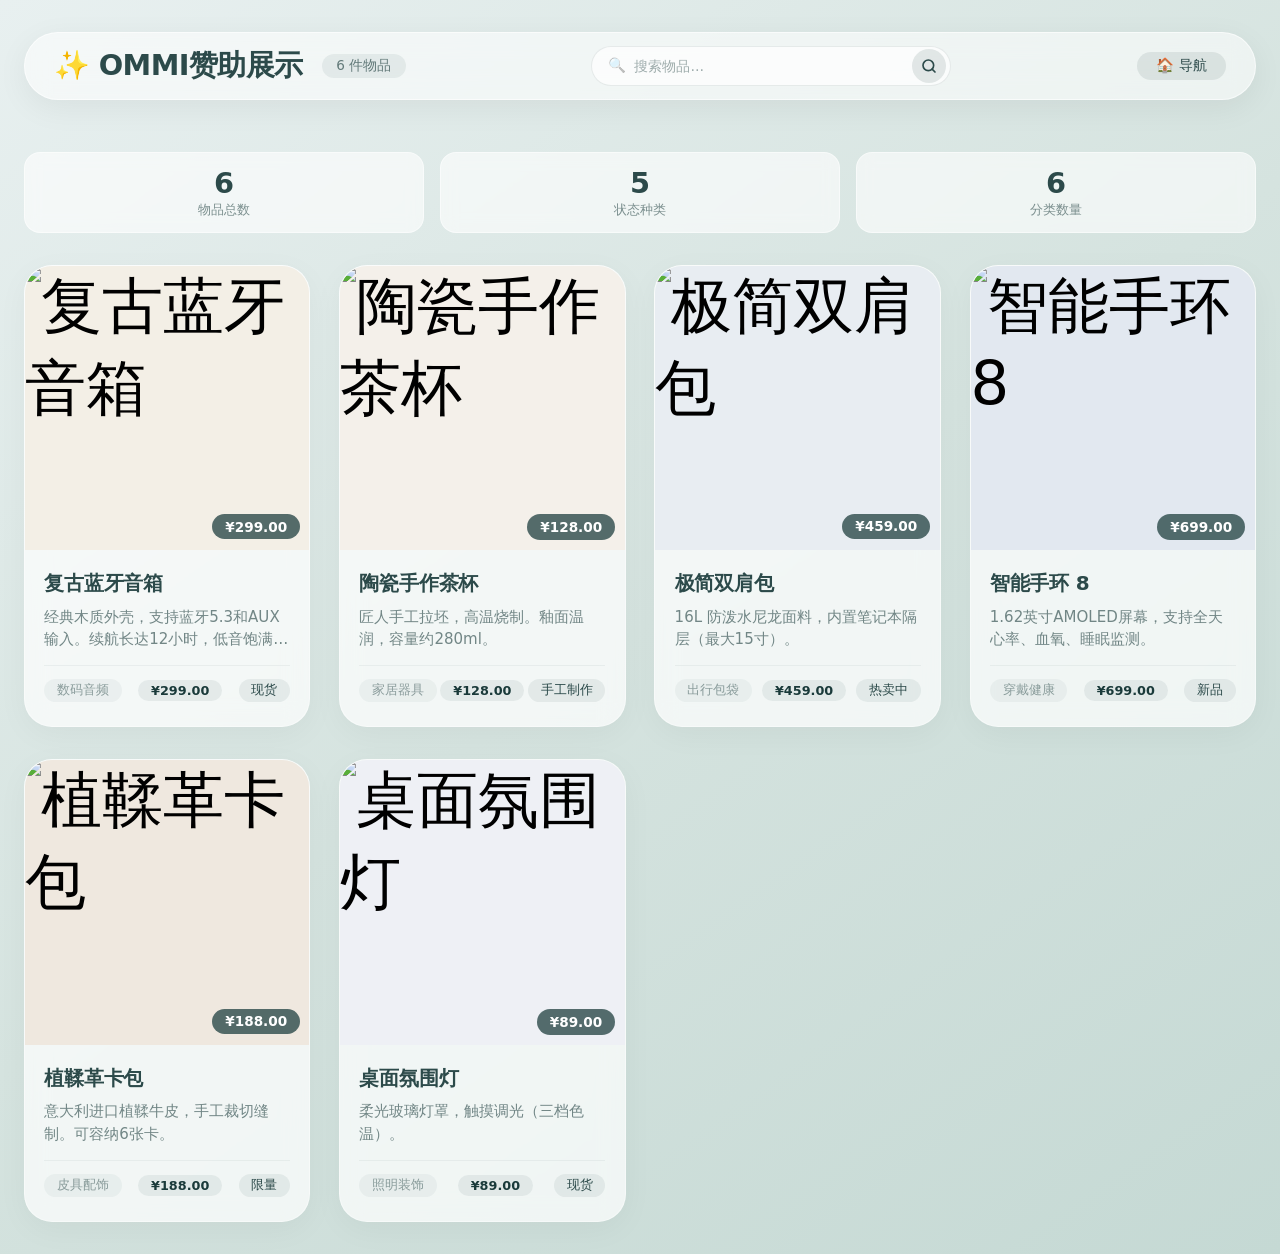
==== commit 234679cc: "Update index.html" ====
--- a/index.html
+++ b/index.html
@@ -3,7 +3,7 @@
 <head>
     <meta charset="UTF-8">
     <meta name="viewport" content="width=device-width, initial-scale=1.0, maximum-scale=1.5, user-scalable=yes">
-    <title>物品展示</title>
+    <title>OMMI赞助展示</title>
     <style>
         * {
             margin: 0;
@@ -642,7 +642,7 @@
         <!-- ===== 头部 + 搜索栏 合并 ===== -->
         <header class="header">
             <div class="header-left">
-                <h1>✨ 物品陈列</h1>
+                <h1>✨ OMMI赞助展示</h1>
                 <span class="sub" id="itemCount">加载中...</span>
             </div>
 
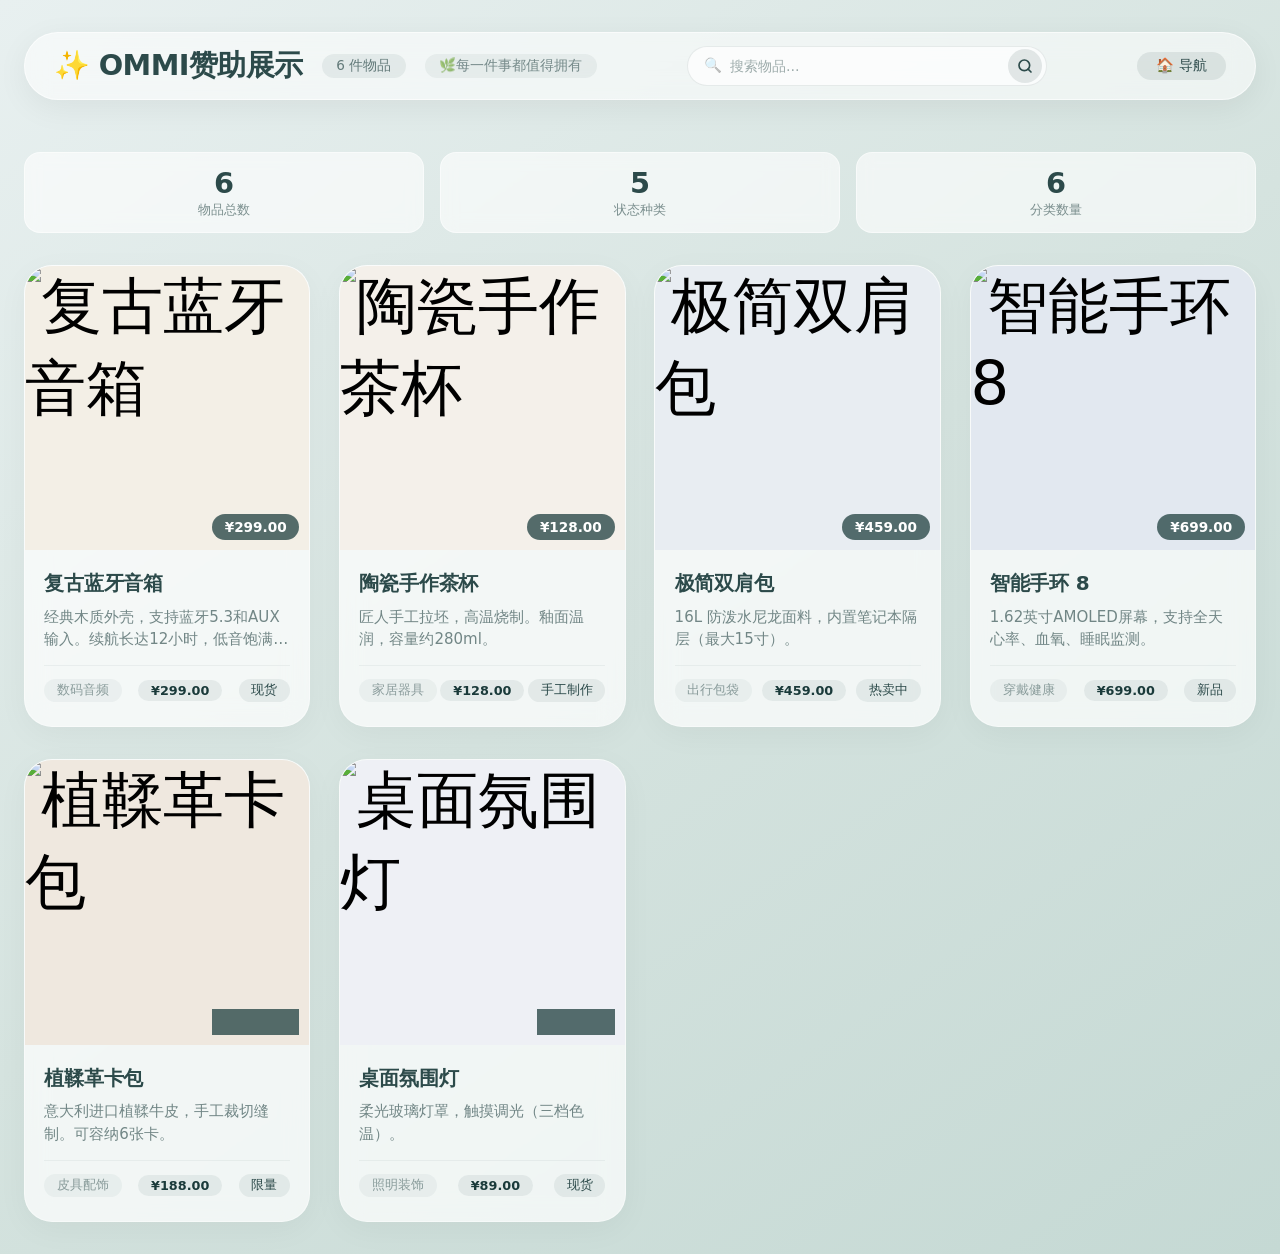
==== commit 599af7b7: "Update index.html" ====
--- a/index.html
+++ b/index.html
@@ -644,6 +644,7 @@
             <div class="header-left">
                 <h1>✨ OMMI赞助展示</h1>
                 <span class="sub" id="itemCount">加载中...</span>
+                <span class="sub" id="slogan" style="background: rgba(44,74,74,0.06); color: rgba(44,74,74,0.6);">🌿每一件事都值得拥有</span>
             </div>
 
             <!-- 搜索框 -->
